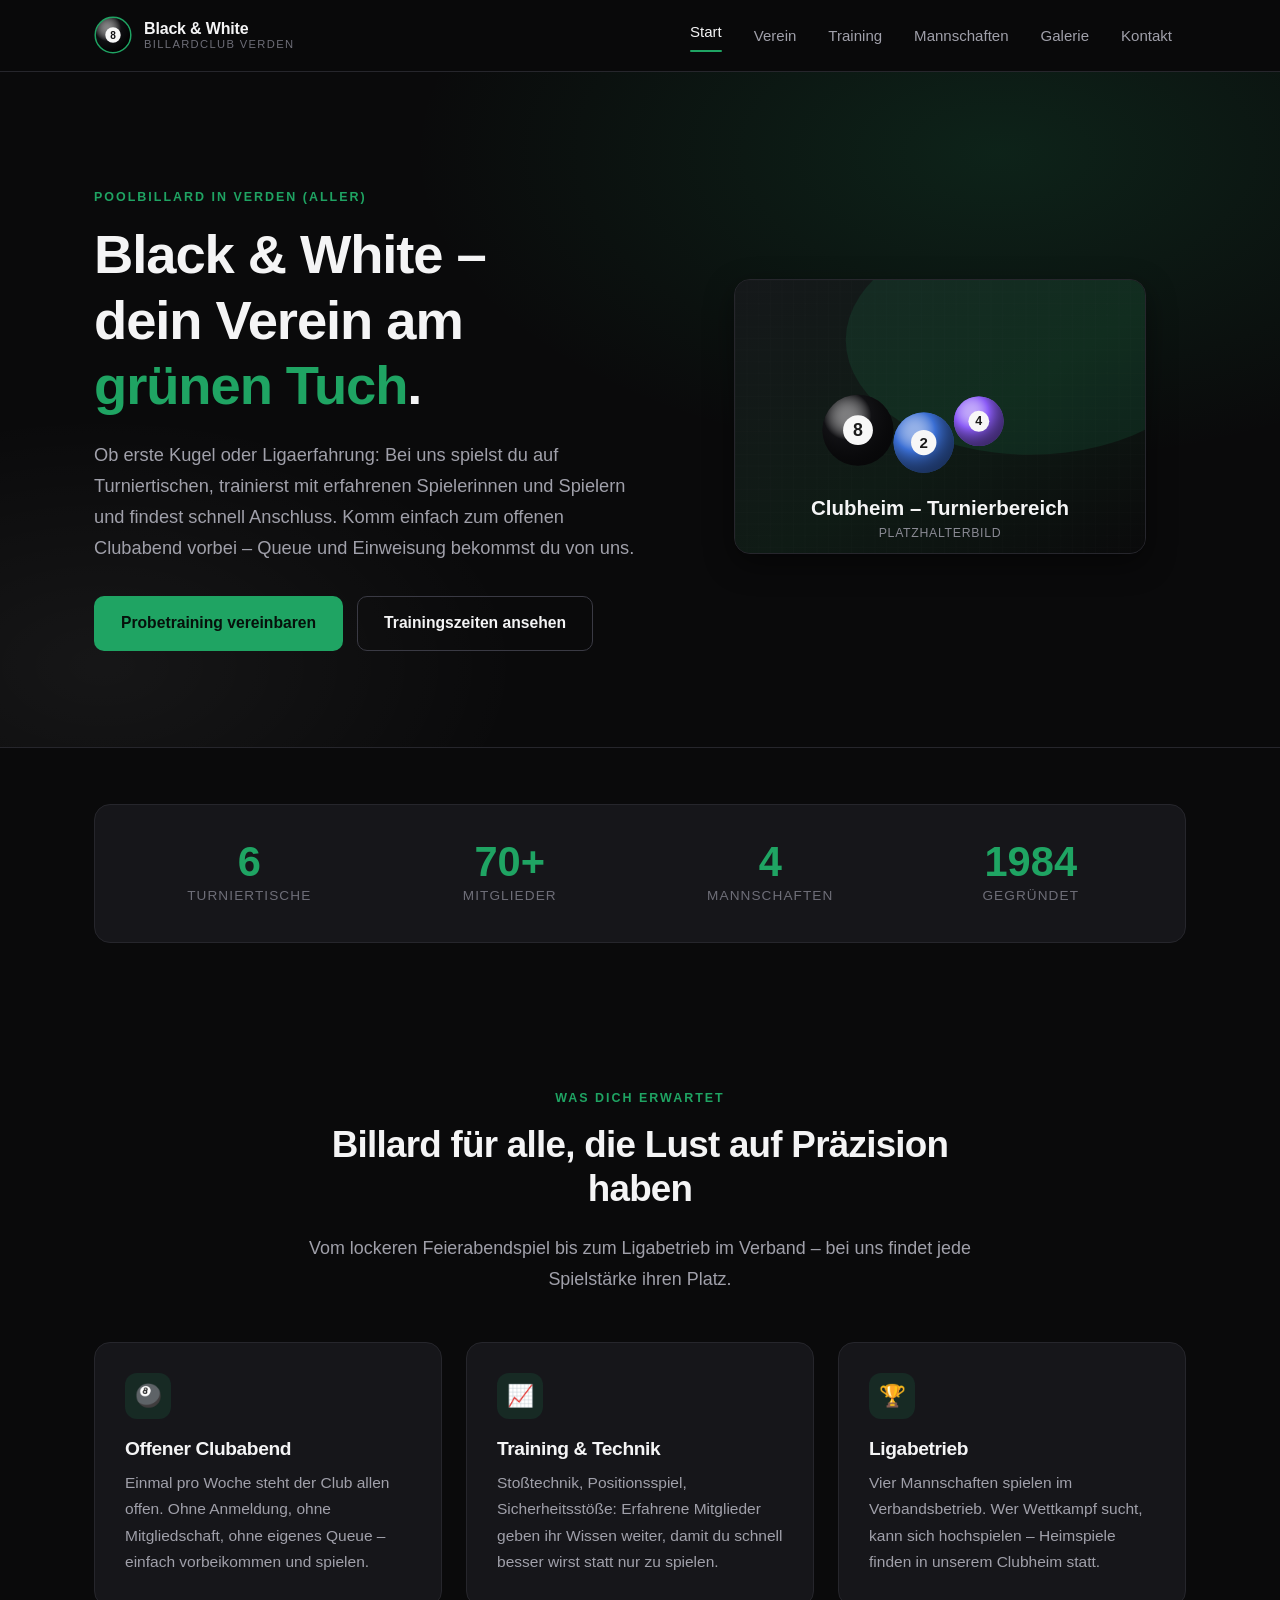
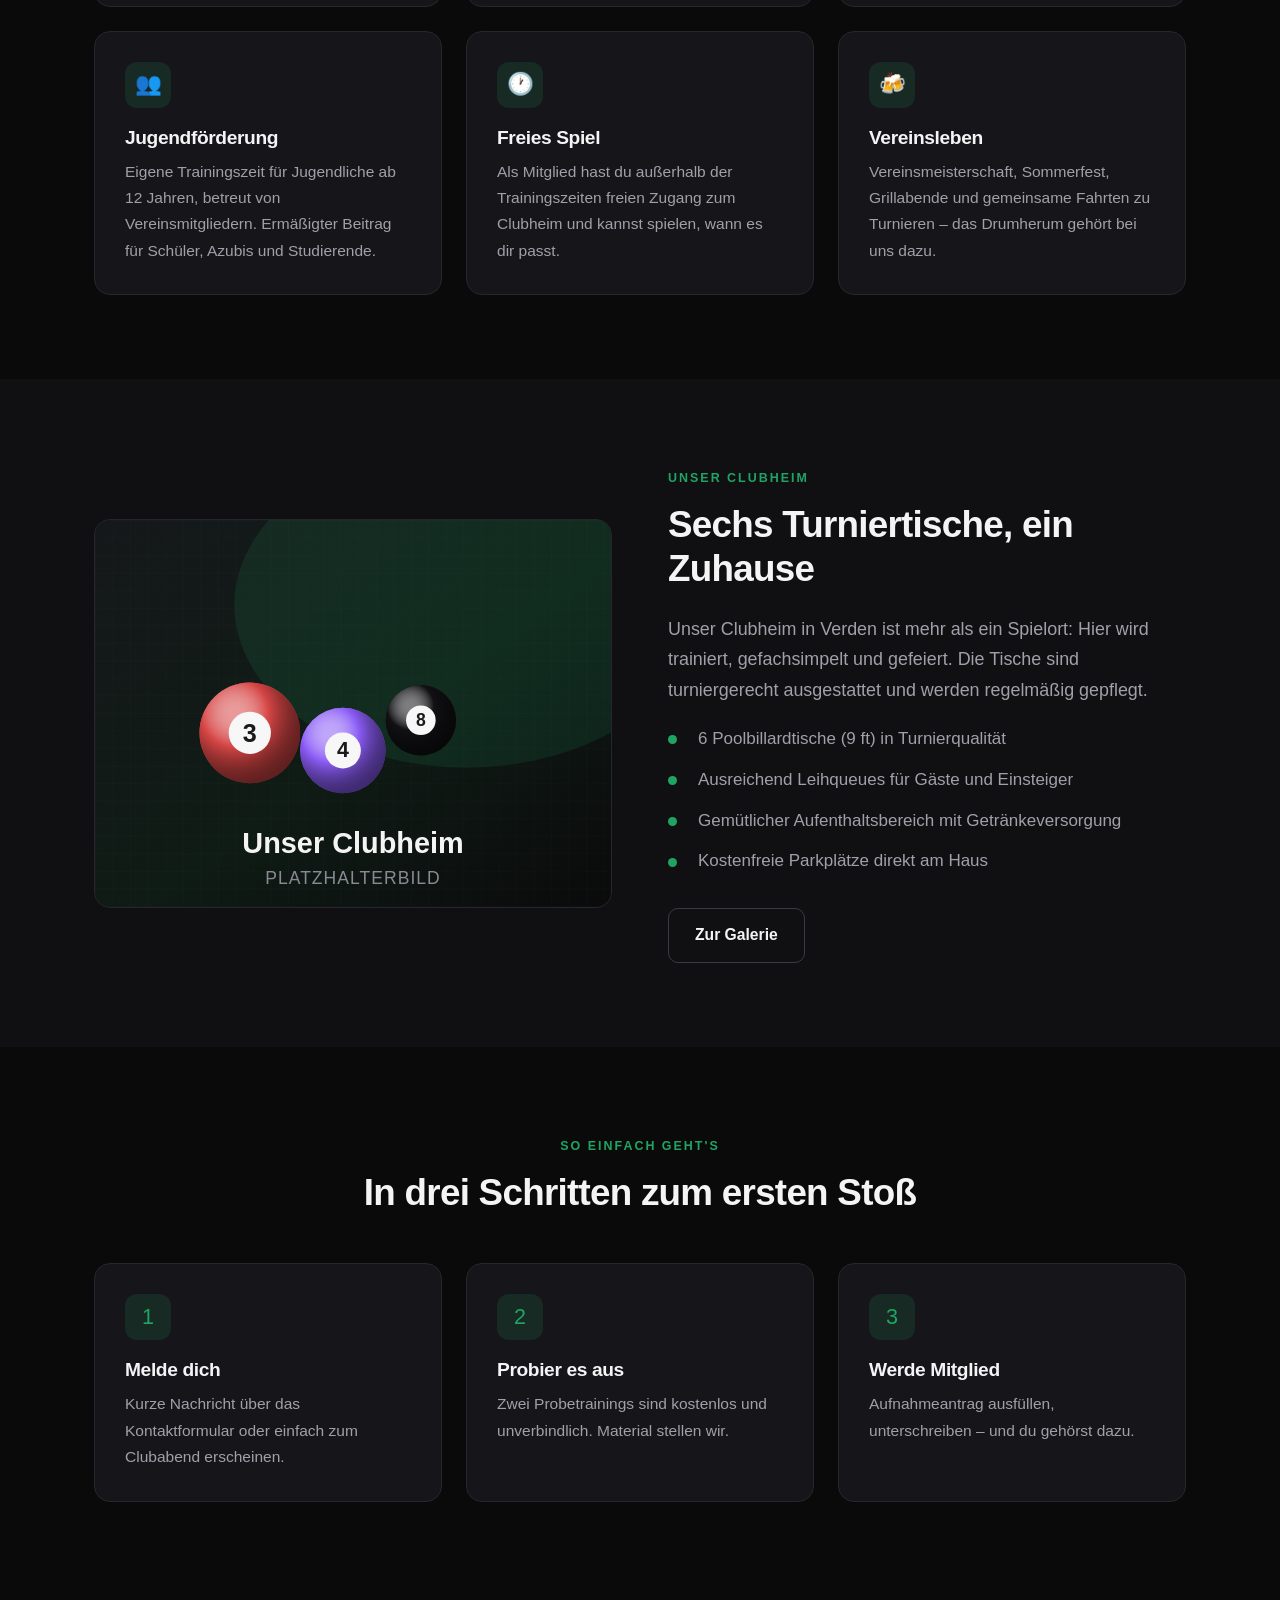
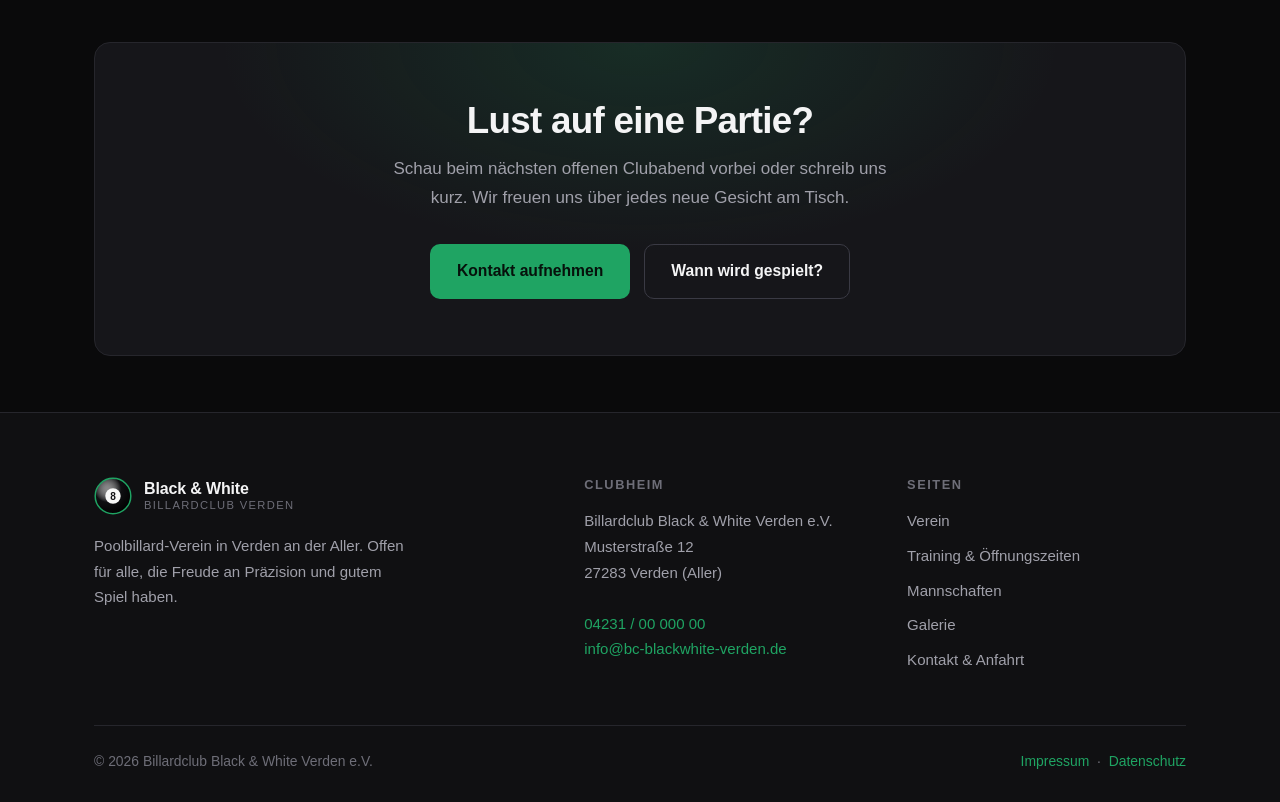
==== index.html @ 33e330af "Add files via upload" ====
<!DOCTYPE html>
<html lang="de">
<head>
  <meta charset="utf-8">
  <meta name="viewport" content="width=device-width, initial-scale=1">
  <title>Billardclub Black &amp; White Verden e.V. – Poolbillard in Verden (Aller)</title>
  <meta name="description" content="Der Billardclub Black &amp; White Verden e.V. ist der Poolbillard-Verein in Verden an der Aller. Training, Mannschaftsspiel und ein offener Clubabend für alle – Anfänger willkommen.">
  <meta name="theme-color" content="#0a0a0b">
  <link rel="icon" href="assets/img/favicon.svg" type="image/svg+xml">
  <link rel="stylesheet" href="assets/css/style.css">
  <meta property="og:title" content="Billardclub Black &amp; White Verden e.V.">
  <meta property="og:description" content="Poolbillard in Verden (Aller) – Training, Ligabetrieb und offener Clubabend.">
  <meta property="og:type" content="website">
  <meta property="og:locale" content="de_DE">
</head>
<body>
<a class="skip-link" href="#main">Zum Inhalt springen</a>

<!-- ===================== Header ===================== -->
<header class="header">
  <div class="wrap header__inner">
    <a class="logo" href="index.html">
      <img class="logo__mark" src="assets/img/logo.svg" alt="" width="38" height="38">
      <span class="logo__text">
        Black &amp; White
        <small>Billardclub Verden</small>
      </span>
    </a>

    <button class="nav-toggle" type="button" aria-expanded="false"
            aria-controls="hauptnavigation" aria-label="Menü öffnen">
      <span></span><span></span><span></span>
    </button>

    <nav class="nav" id="hauptnavigation" aria-label="Hauptnavigation">
      <a href="index.html" aria-current="page">Start</a>
      <a href="verein.html">Verein</a>
      <a href="training.html">Training</a>
      <a href="mannschaften.html">Mannschaften</a>
      <a href="galerie.html">Galerie</a>
      <a href="kontakt.html">Kontakt</a>
    </nav>
  </div>
</header>

<main id="main">

  <!-- ===================== Hero ===================== -->
  <section class="hero">
    <div class="wrap hero__grid">
      <div>
        <span class="eyebrow">Poolbillard in Verden (Aller)</span>
        <h1>Black &amp; White –<br>dein Verein am <span class="hl">grünen Tuch</span>.</h1>
        <p class="hero__text">
          Ob erste Kugel oder Ligaerfahrung: Bei uns spielst du auf Turniertischen,
          trainierst mit erfahrenen Spielerinnen und Spielern und findest schnell
          Anschluss. Komm einfach zum offenen Clubabend vorbei – Queue und Einweisung
          bekommst du von uns.
        </p>
        <div class="btn-row">
          <a class="btn btn--primary" href="kontakt.html">Probetraining vereinbaren</a>
          <a class="btn btn--ghost" href="training.html">Trainingszeiten ansehen</a>
        </div>
      </div>

      <figure class="hero__figure">
        <img src="assets/img/hero.svg"
             alt="Blick in den Turnierbereich des Clubheims mit mehreren Billardtischen"
             width="1200" height="800">
      </figure>
    </div>
  </section>

  <!-- ===================== Kennzahlen ===================== -->
  <section class="section section--tight">
    <div class="wrap">
      <div class="stats reveal">
        <div class="stat">
          <div class="stat__value">6</div>
          <div class="stat__label">Turniertische</div>
        </div>
        <div class="stat">
          <div class="stat__value">70+</div>
          <div class="stat__label">Mitglieder</div>
        </div>
        <div class="stat">
          <div class="stat__value">4</div>
          <div class="stat__label">Mannschaften</div>
        </div>
        <div class="stat">
          <div class="stat__value">1984</div>
          <div class="stat__label">Gegründet</div>
        </div>
      </div>
    </div>
  </section>

  <!-- ===================== Angebot ===================== -->
  <section class="section">
    <div class="wrap">
      <div class="section-head section-head--center">
        <span class="eyebrow">Was dich erwartet</span>
        <h2>Billard für alle, die Lust auf Präzision haben</h2>
        <p class="lead">
          Vom lockeren Feierabendspiel bis zum Ligabetrieb im Verband –
          bei uns findet jede Spielstärke ihren Platz.
        </p>
      </div>

      <div class="grid grid--3">
        <article class="card reveal">
          <div class="card__icon" aria-hidden="true">🎱</div>
          <h3>Offener Clubabend</h3>
          <p>
            Einmal pro Woche steht der Club allen offen. Ohne Anmeldung, ohne
            Mitgliedschaft, ohne eigenes Queue – einfach vorbeikommen und spielen.
          </p>
        </article>

        <article class="card reveal">
          <div class="card__icon" aria-hidden="true">📈</div>
          <h3>Training &amp; Technik</h3>
          <p>
            Stoßtechnik, Positionsspiel, Sicherheitsstöße: Erfahrene Mitglieder geben
            ihr Wissen weiter, damit du schnell besser wirst statt nur zu spielen.
          </p>
        </article>

        <article class="card reveal">
          <div class="card__icon" aria-hidden="true">🏆</div>
          <h3>Ligabetrieb</h3>
          <p>
            Vier Mannschaften spielen im Verbandsbetrieb. Wer Wettkampf sucht, kann
            sich hochspielen – Heimspiele finden in unserem Clubheim statt.
          </p>
        </article>

        <article class="card reveal">
          <div class="card__icon" aria-hidden="true">👥</div>
          <h3>Jugendförderung</h3>
          <p>
            Eigene Trainingszeit für Jugendliche ab 12 Jahren, betreut von
            Vereinsmitgliedern. Ermäßigter Beitrag für Schüler, Azubis und Studierende.
          </p>
        </article>

        <article class="card reveal">
          <div class="card__icon" aria-hidden="true">🕐</div>
          <h3>Freies Spiel</h3>
          <p>
            Als Mitglied hast du außerhalb der Trainingszeiten freien Zugang zum
            Clubheim und kannst spielen, wann es dir passt.
          </p>
        </article>

        <article class="card reveal">
          <div class="card__icon" aria-hidden="true">🍻</div>
          <h3>Vereinsleben</h3>
          <p>
            Vereinsmeisterschaft, Sommerfest, Grillabende und gemeinsame Fahrten zu
            Turnieren – das Drumherum gehört bei uns dazu.
          </p>
        </article>
      </div>
    </div>
  </section>

  <!-- ===================== Clubheim ===================== -->
  <section class="section section--alt">
    <div class="wrap split">
      <div class="split__media reveal">
        <img src="assets/img/clubheim.svg"
             alt="Unser Clubheim mit Turniertischen und Sitzbereich"
             width="1000" height="750">
      </div>
      <div class="reveal">
        <span class="eyebrow">Unser Clubheim</span>
        <h2>Sechs Turniertische, ein Zuhause</h2>
        <p class="lead">
          Unser Clubheim in Verden ist mehr als ein Spielort: Hier wird trainiert,
          gefachsimpelt und gefeiert. Die Tische sind turniergerecht ausgestattet und
          werden regelmäßig gepflegt.
        </p>
        <ul class="checklist">
          <li>6 Poolbillardtische (9 ft) in Turnierqualität</li>
          <li>Ausreichend Leihqueues für Gäste und Einsteiger</li>
          <li>Gemütlicher Aufenthaltsbereich mit Getränkeversorgung</li>
          <li>Kostenfreie Parkplätze direkt am Haus</li>
        </ul>
        <div class="btn-row">
          <a class="btn btn--ghost" href="galerie.html">Zur Galerie</a>
        </div>
      </div>
    </div>
  </section>

  <!-- ===================== Nächste Schritte ===================== -->
  <section class="section">
    <div class="wrap">
      <div class="section-head section-head--center">
        <span class="eyebrow">So einfach geht's</span>
        <h2>In drei Schritten zum ersten Stoß</h2>
      </div>

      <div class="grid grid--3">
        <article class="card reveal">
          <div class="card__icon" aria-hidden="true">1</div>
          <h3>Melde dich</h3>
          <p>Kurze Nachricht über das Kontaktformular oder einfach zum Clubabend erscheinen.</p>
        </article>
        <article class="card reveal">
          <div class="card__icon" aria-hidden="true">2</div>
          <h3>Probier es aus</h3>
          <p>Zwei Probetrainings sind kostenlos und unverbindlich. Material stellen wir.</p>
        </article>
        <article class="card reveal">
          <div class="card__icon" aria-hidden="true">3</div>
          <h3>Werde Mitglied</h3>
          <p>Aufnahmeantrag ausfüllen, unterschreiben – und du gehörst dazu.</p>
        </article>
      </div>
    </div>
  </section>

  <!-- ===================== CTA ===================== -->
  <section class="section section--tight">
    <div class="wrap">
      <div class="cta reveal">
        <h2>Lust auf eine Partie?</h2>
        <p>
          Schau beim nächsten offenen Clubabend vorbei oder schreib uns kurz.
          Wir freuen uns über jedes neue Gesicht am Tisch.
        </p>
        <div class="btn-row">
          <a class="btn btn--primary" href="kontakt.html">Kontakt aufnehmen</a>
          <a class="btn btn--ghost" href="training.html">Wann wird gespielt?</a>
        </div>
      </div>
    </div>
  </section>

</main>

<!-- ===================== Footer ===================== -->
<footer class="footer">
  <div class="wrap">
    <div class="footer__grid">
      <div>
        <a class="logo" href="index.html">
          <img class="logo__mark" src="assets/img/logo.svg" alt="" width="38" height="38">
          <span class="logo__text">
            Black &amp; White
            <small>Billardclub Verden</small>
          </span>
        </a>
        <p style="margin-top:18px;max-width:38ch">
          Poolbillard-Verein in Verden an der Aller. Offen für alle, die Freude an
          Präzision und gutem Spiel haben.
        </p>
      </div>

      <div>
        <h4>Clubheim</h4>
        <address>
          Billardclub Black &amp; White Verden e.V.<br>
          Musterstraße 12<br>
          27283 Verden (Aller)<br><br>
          <a href="tel:+4942310000000">04231 / 00 000 00</a><br>
          <a href="mailto:info@bc-blackwhite-verden.de">info@bc-blackwhite-verden.de</a>
        </address>
      </div>

      <div>
        <h4>Seiten</h4>
        <ul>
          <li><a href="verein.html">Verein</a></li>
          <li><a href="training.html">Training &amp; Öffnungszeiten</a></li>
          <li><a href="mannschaften.html">Mannschaften</a></li>
          <li><a href="galerie.html">Galerie</a></li>
          <li><a href="kontakt.html">Kontakt &amp; Anfahrt</a></li>
        </ul>
      </div>
    </div>

    <div class="footer__bottom">
      <span>&copy; <span data-jahr>2026</span> Billardclub Black &amp; White Verden e.V.</span>
      <span>
        <a href="impressum.html">Impressum</a> &nbsp;·&nbsp;
        <a href="datenschutz.html">Datenschutz</a>
      </span>
    </div>
  </div>
</footer>

<script src="assets/js/main.js"></script>
</body>
</html>
---- assets/css/style.css ----
/* ==========================================================================
   Billardclub Black & White Verden e.V.
   Stylesheet – dunkles, kontrastreiches Design mit Billard-Grün als Akzent
   ========================================================================== */

/* --------------------------------------------------------------------------
   1. Design-Tokens
   -------------------------------------------------------------------------- */
:root {
  --bg:            #0a0a0b;
  --bg-alt:        #101012;
  --surface:       #16161a;
  --surface-hover: #1e1e23;
  --border:        #26262c;
  --border-strong: #3a3a44;

  --text:          #f4f4f5;
  --text-muted:    #a0a0aa;
  --text-dim:      #6e6e78;

  --accent:        #1fa463;   /* Billardtuch-Grün */
  --accent-hover:  #27c078;
  --accent-dim:    rgba(31, 164, 99, 0.14);

  --font-sans: "Segoe UI", -apple-system, BlinkMacSystemFont, Roboto,
               "Helvetica Neue", Arial, sans-serif;

  --wrap:      1140px;
  --radius:    10px;
  --radius-lg: 16px;

  --shadow:    0 10px 30px rgba(0, 0, 0, 0.45);
  --transition: 180ms ease;

  --header-h: 72px;
}

/* --------------------------------------------------------------------------
   2. Basis
   -------------------------------------------------------------------------- */
*,
*::before,
*::after { box-sizing: border-box; }

html {
  scroll-behavior: smooth;
  scroll-padding-top: calc(var(--header-h) + 20px);
}

body {
  margin: 0;
  background: var(--bg);
  color: var(--text);
  font-family: var(--font-sans);
  font-size: 17px;
  line-height: 1.7;
  -webkit-font-smoothing: antialiased;
}

img { max-width: 100%; display: block; height: auto; }

a {
  color: var(--accent);
  text-decoration: none;
  transition: color var(--transition);
}
a:hover { color: var(--accent-hover); }

h1, h2, h3, h4 {
  line-height: 1.2;
  margin: 0 0 0.6em;
  font-weight: 700;
  letter-spacing: -0.02em;
}
h1 { font-size: clamp(2.1rem, 5vw, 3.4rem); }
h2 { font-size: clamp(1.6rem, 3.4vw, 2.3rem); }
h3 { font-size: 1.2rem; }

p { margin: 0 0 1.1em; }
p:last-child { margin-bottom: 0; }

hr {
  border: 0;
  border-top: 1px solid var(--border);
  margin: 3rem 0;
}

:focus-visible {
  outline: 2px solid var(--accent);
  outline-offset: 3px;
  border-radius: 4px;
}

/* --------------------------------------------------------------------------
   3. Layout-Helfer
   -------------------------------------------------------------------------- */
.wrap {
  width: 100%;
  max-width: var(--wrap);
  margin-inline: auto;
  padding-inline: 24px;
}

.section { padding: 84px 0; }
.section--alt { background: var(--bg-alt); }
.section--tight { padding: 56px 0; }

.section-head {
  max-width: 680px;
  margin-bottom: 48px;
}
.section-head--center {
  margin-inline: auto;
  text-align: center;
}

.eyebrow {
  display: inline-block;
  font-size: 0.78rem;
  font-weight: 700;
  letter-spacing: 0.16em;
  text-transform: uppercase;
  color: var(--accent);
  margin-bottom: 14px;
}

.lead {
  font-size: 1.12rem;
  color: var(--text-muted);
}

.skip-link {
  position: absolute;
  left: 12px;
  top: -60px;
  z-index: 200;
  background: var(--accent);
  color: #06110b;
  padding: 10px 18px;
  border-radius: var(--radius);
  font-weight: 600;
  transition: top var(--transition);
}
.skip-link:focus { top: 12px; color: #06110b; }

/* --------------------------------------------------------------------------
   4. Buttons
   -------------------------------------------------------------------------- */
.btn {
  display: inline-flex;
  align-items: center;
  gap: 9px;
  padding: 13px 26px;
  border: 1px solid transparent;
  border-radius: var(--radius);
  font-weight: 600;
  font-size: 0.98rem;
  cursor: pointer;
  transition: background var(--transition), color var(--transition),
              border-color var(--transition), transform var(--transition);
}
.btn:hover { transform: translateY(-2px); }

.btn--primary {
  background: var(--accent);
  color: #06110b;
}
.btn--primary:hover { background: var(--accent-hover); color: #06110b; }

.btn--ghost {
  background: transparent;
  border-color: var(--border-strong);
  color: var(--text);
}
.btn--ghost:hover {
  border-color: var(--accent);
  color: var(--accent);
  background: var(--accent-dim);
}

.btn-row {
  display: flex;
  flex-wrap: wrap;
  gap: 14px;
  margin-top: 32px;
}

/* --------------------------------------------------------------------------
   5. Header / Navigation
   -------------------------------------------------------------------------- */
.header {
  position: sticky;
  top: 0;
  z-index: 100;
  height: var(--header-h);
  display: flex;
  align-items: center;
  background: rgba(10, 10, 11, 0.88);
  backdrop-filter: blur(12px);
  border-bottom: 1px solid var(--border);
}

.header__inner {
  display: flex;
  align-items: center;
  justify-content: space-between;
  gap: 20px;
}

.logo {
  display: flex;
  align-items: center;
  gap: 12px;
  color: var(--text);
  font-weight: 700;
  letter-spacing: -0.01em;
  line-height: 1.15;
}
.logo:hover { color: var(--text); }
.logo__mark { width: 38px; height: 38px; flex: none; }
.logo__text { font-size: 1rem; }
.logo__text small {
  display: block;
  font-size: 0.7rem;
  font-weight: 500;
  letter-spacing: 0.12em;
  text-transform: uppercase;
  color: var(--text-dim);
}

.nav { display: flex; align-items: center; gap: 4px; }

.nav a {
  padding: 9px 14px;
  border-radius: 8px;
  color: var(--text-muted);
  font-size: 0.94rem;
  font-weight: 500;
  white-space: nowrap;
}
.nav a:hover { color: var(--text); background: var(--surface-hover); }
.nav a[aria-current="page"] { color: var(--text); }
.nav a[aria-current="page"]::after {
  content: "";
  display: block;
  height: 2px;
  margin-top: 5px;
  border-radius: 2px;
  background: var(--accent);
}

.nav-toggle {
  display: none;
  width: 44px;
  height: 44px;
  padding: 0;
  background: transparent;
  border: 1px solid var(--border-strong);
  border-radius: 8px;
  color: var(--text);
  cursor: pointer;
}
.nav-toggle span {
  display: block;
  width: 18px;
  height: 2px;
  margin: 4px auto;
  background: currentColor;
  border-radius: 2px;
  transition: transform var(--transition), opacity var(--transition);
}
.nav-toggle[aria-expanded="true"] span:nth-child(1) { transform: translateY(6px) rotate(45deg); }
.nav-toggle[aria-expanded="true"] span:nth-child(2) { opacity: 0; }
.nav-toggle[aria-expanded="true"] span:nth-child(3) { transform: translateY(-6px) rotate(-45deg); }

/* --------------------------------------------------------------------------
   6. Hero
   -------------------------------------------------------------------------- */
.hero {
  position: relative;
  overflow: hidden;
  padding: 110px 0 96px;
  background:
    radial-gradient(900px 480px at 78% 12%, rgba(31, 164, 99, 0.16), transparent 65%),
    radial-gradient(700px 420px at 8% 88%, rgba(255, 255, 255, 0.05), transparent 60%),
    var(--bg);
  border-bottom: 1px solid var(--border);
}

.hero__grid {
  display: grid;
  grid-template-columns: 1.05fr 0.95fr;
  gap: 56px;
  align-items: center;
}

.hero h1 { margin-bottom: 22px; }
.hero h1 .hl { color: var(--accent); }

.hero__text { font-size: 1.14rem; color: var(--text-muted); max-width: 56ch; }

.hero__figure {
  border: 1px solid var(--border);
  border-radius: var(--radius-lg);
  overflow: hidden;
  box-shadow: var(--shadow);
  background: var(--surface);
}

.hero--page { padding: 76px 0 64px; }
.hero--page h1 { margin-bottom: 16px; }
.hero--page .lead { max-width: 62ch; }

/* --------------------------------------------------------------------------
   7. Karten & Raster
   -------------------------------------------------------------------------- */
.grid { display: grid; gap: 24px; }
.grid--2 { grid-template-columns: repeat(2, 1fr); }
.grid--3 { grid-template-columns: repeat(3, 1fr); }
.grid--4 { grid-template-columns: repeat(4, 1fr); }

.card {
  background: var(--surface);
  border: 1px solid var(--border);
  border-radius: var(--radius-lg);
  padding: 30px;
  transition: border-color var(--transition), transform var(--transition),
              background var(--transition);
}
.card:hover {
  border-color: var(--border-strong);
  transform: translateY(-3px);
}
.card h3 { margin-bottom: 10px; }
.card p { color: var(--text-muted); font-size: 0.97rem; }

.card__icon {
  width: 46px;
  height: 46px;
  display: grid;
  place-items: center;
  margin-bottom: 18px;
  border-radius: 12px;
  background: var(--accent-dim);
  color: var(--accent);
  font-size: 1.35rem;
}

/* Kennzahlen */
.stats {
  display: grid;
  grid-template-columns: repeat(4, 1fr);
  gap: 20px;
  border: 1px solid var(--border);
  border-radius: var(--radius-lg);
  background: var(--surface);
  padding: 34px;
}
.stat { text-align: center; }
.stat__value {
  font-size: clamp(1.9rem, 4vw, 2.6rem);
  font-weight: 800;
  color: var(--accent);
  line-height: 1.1;
}
.stat__label {
  font-size: 0.85rem;
  letter-spacing: 0.08em;
  text-transform: uppercase;
  color: var(--text-dim);
}

/* Zweispaltiger Inhaltsblock */
.split {
  display: grid;
  grid-template-columns: 1fr 1fr;
  gap: 56px;
  align-items: center;
}
.split__media {
  border: 1px solid var(--border);
  border-radius: var(--radius-lg);
  overflow: hidden;
  background: var(--surface);
}

/* Aufzählung mit Punkt */
.checklist { list-style: none; margin: 0; padding: 0; }
.checklist li {
  position: relative;
  padding-left: 30px;
  margin-bottom: 12px;
  color: var(--text-muted);
}
.checklist li::before {
  content: "";
  position: absolute;
  left: 0;
  top: 0.62em;
  width: 9px;
  height: 9px;
  border-radius: 50%;
  background: var(--accent);
}

/* --------------------------------------------------------------------------
   8. Tabellen (Trainingszeiten, Mannschaften)
   -------------------------------------------------------------------------- */
.table-scroll {
  overflow-x: auto;
  border: 1px solid var(--border);
  border-radius: var(--radius-lg);
  background: var(--surface);
}

table {
  width: 100%;
  border-collapse: collapse;
  min-width: 520px;
  font-size: 0.97rem;
}
th, td {
  padding: 15px 20px;
  text-align: left;
  border-bottom: 1px solid var(--border);
}
th {
  font-size: 0.8rem;
  letter-spacing: 0.1em;
  text-transform: uppercase;
  color: var(--text-dim);
  font-weight: 600;
  background: var(--bg-alt);
}
tbody tr:last-child td { border-bottom: 0; }
tbody tr:hover { background: var(--surface-hover); }
td strong { color: var(--text); }

.badge {
  display: inline-block;
  padding: 3px 11px;
  border-radius: 999px;
  font-size: 0.76rem;
  font-weight: 600;
  letter-spacing: 0.04em;
  background: var(--accent-dim);
  color: var(--accent);
  border: 1px solid rgba(31, 164, 99, 0.3);
}
.badge--neutral {
  background: rgba(255, 255, 255, 0.06);
  color: var(--text-muted);
  border-color: var(--border-strong);
}

/* --------------------------------------------------------------------------
   9. Galerie & Lightbox
   -------------------------------------------------------------------------- */
.gallery {
  display: grid;
  grid-template-columns: repeat(auto-fill, minmax(260px, 1fr));
  gap: 18px;
}

.gallery__item {
  position: relative;
  padding: 0;
  border: 1px solid var(--border);
  border-radius: var(--radius);
  overflow: hidden;
  background: var(--surface);
  cursor: zoom-in;
  aspect-ratio: 4 / 3;
  transition: border-color var(--transition), transform var(--transition);
}
.gallery__item:hover {
  border-color: var(--accent);
  transform: translateY(-3px);
}
.gallery__item img {
  width: 100%;
  height: 100%;
  object-fit: cover;
}
.gallery__caption {
  position: absolute;
  inset: auto 0 0 0;
  padding: 22px 16px 12px;
  background: linear-gradient(transparent, rgba(0, 0, 0, 0.85));
  color: var(--text);
  font-size: 0.88rem;
  text-align: left;
}

.lightbox {
  position: fixed;
  inset: 0;
  z-index: 200;
  display: none;
  place-items: center;
  padding: 32px;
  background: rgba(5, 5, 6, 0.94);
  backdrop-filter: blur(4px);
}
.lightbox.is-open { display: grid; }

.lightbox__figure {
  margin: 0;
  max-width: min(1000px, 100%);
  text-align: center;
}
.lightbox__figure img {
  max-height: 78vh;
  width: auto;
  margin-inline: auto;
  border-radius: var(--radius);
  border: 1px solid var(--border-strong);
}
.lightbox__figure figcaption {
  margin-top: 14px;
  color: var(--text-muted);
  font-size: 0.94rem;
}
.lightbox__close {
  position: absolute;
  top: 20px;
  right: 20px;
  width: 46px;
  height: 46px;
  font-size: 1.5rem;
  line-height: 1;
  background: var(--surface);
  border: 1px solid var(--border-strong);
  border-radius: 50%;
  color: var(--text);
  cursor: pointer;
}
.lightbox__close:hover { border-color: var(--accent); color: var(--accent); }

/* --------------------------------------------------------------------------
   10. Kontakt / Formular
   -------------------------------------------------------------------------- */
.form { display: grid; gap: 18px; }
.field { display: grid; gap: 7px; }
.field label { font-size: 0.9rem; font-weight: 600; }
.field input,
.field textarea,
.field select {
  width: 100%;
  padding: 12px 14px;
  background: var(--bg-alt);
  border: 1px solid var(--border-strong);
  border-radius: var(--radius);
  color: var(--text);
  font: inherit;
  font-size: 0.97rem;
  transition: border-color var(--transition);
}
.field input:focus,
.field textarea:focus,
.field select:focus {
  border-color: var(--accent);
  outline: none;
}
.field textarea { resize: vertical; min-height: 150px; }
.field--check {
  grid-template-columns: auto 1fr;
  align-items: start;
  gap: 11px;
}
.field--check input { width: 18px; height: 18px; margin-top: 4px; }
.field--check label { font-weight: 400; font-size: 0.88rem; color: var(--text-muted); }

.form-note { font-size: 0.85rem; color: var(--text-dim); }

.form-status {
  display: none;
  padding: 14px 18px;
  border-radius: var(--radius);
  background: var(--accent-dim);
  border: 1px solid rgba(31, 164, 99, 0.35);
  color: var(--text);
  font-size: 0.94rem;
}
.form-status.is-visible { display: block; }

.contact-list { list-style: none; margin: 0; padding: 0; }
.contact-list li {
  padding: 16px 0;
  border-bottom: 1px solid var(--border);
}
.contact-list li:last-child { border-bottom: 0; }
.contact-list .label {
  display: block;
  font-size: 0.78rem;
  letter-spacing: 0.1em;
  text-transform: uppercase;
  color: var(--text-dim);
  margin-bottom: 4px;
}

.map-embed {
  border: 1px solid var(--border);
  border-radius: var(--radius-lg);
  overflow: hidden;
  background: var(--surface);
  min-height: 320px;
  display: grid;
  place-items: center;
  text-align: center;
  padding: 32px;
  color: var(--text-muted);
}
.map-embed iframe { width: 100%; min-height: 380px; border: 0; display: block; }

/* --------------------------------------------------------------------------
   11. Call-to-Action-Band
   -------------------------------------------------------------------------- */
.cta {
  border: 1px solid var(--border);
  border-radius: var(--radius-lg);
  padding: 56px 40px;
  text-align: center;
  background:
    radial-gradient(600px 300px at 50% 0%, rgba(31, 164, 99, 0.16), transparent 70%),
    var(--surface);
}
.cta h2 { margin-bottom: 12px; }
.cta p { color: var(--text-muted); max-width: 56ch; margin-inline: auto; }
.cta .btn-row { justify-content: center; }

/* --------------------------------------------------------------------------
   12. Footer
   -------------------------------------------------------------------------- */
.footer {
  background: var(--bg-alt);
  border-top: 1px solid var(--border);
  padding: 64px 0 28px;
  font-size: 0.94rem;
}
.footer__grid {
  display: grid;
  grid-template-columns: 1.6fr 1fr 1fr;
  gap: 44px;
  margin-bottom: 44px;
}
.footer h4 {
  font-size: 0.8rem;
  letter-spacing: 0.12em;
  text-transform: uppercase;
  color: var(--text-dim);
  margin-bottom: 16px;
}
.footer p, .footer address {
  color: var(--text-muted);
  font-style: normal;
}
.footer ul { list-style: none; margin: 0; padding: 0; }
.footer li { margin-bottom: 9px; }
.footer li a { color: var(--text-muted); }
.footer li a:hover { color: var(--accent); }

.footer__bottom {
  display: flex;
  flex-wrap: wrap;
  gap: 12px 26px;
  justify-content: space-between;
  align-items: center;
  padding-top: 24px;
  border-top: 1px solid var(--border);
  color: var(--text-dim);
  font-size: 0.87rem;
}

/* --------------------------------------------------------------------------
   13. Rechtstexte (Impressum / Datenschutz)
   -------------------------------------------------------------------------- */
.prose { max-width: 78ch; }
.prose h2 { margin-top: 2.4em; font-size: 1.5rem; }
.prose h3 { margin-top: 1.8em; }
.prose h2:first-child { margin-top: 0; }
.prose ul { color: var(--text-muted); padding-left: 22px; }
.prose li { margin-bottom: 8px; }
.prose p { color: var(--text-muted); }

.note {
  border-left: 3px solid var(--accent);
  background: var(--accent-dim);
  padding: 16px 20px;
  border-radius: 0 var(--radius) var(--radius) 0;
  margin: 28px 0;
  font-size: 0.94rem;
  color: var(--text-muted);
}
.note strong { color: var(--text); }

/* --------------------------------------------------------------------------
   14. Animationen
   -------------------------------------------------------------------------- */
.reveal {
  opacity: 0;
  transform: translateY(18px);
  transition: opacity 600ms ease, transform 600ms ease;
}
.reveal.is-visible {
  opacity: 1;
  transform: none;
}

@media (prefers-reduced-motion: reduce) {
  html { scroll-behavior: auto; }
  *, *::before, *::after {
    animation-duration: 0.01ms !important;
    transition-duration: 0.01ms !important;
  }
  .reveal { opacity: 1; transform: none; }
}

/* --------------------------------------------------------------------------
   15. Responsive
   -------------------------------------------------------------------------- */
@media (max-width: 1000px) {
  .grid--4 { grid-template-columns: repeat(2, 1fr); }
  .stats { grid-template-columns: repeat(2, 1fr); row-gap: 28px; }
  .footer__grid { grid-template-columns: 1fr 1fr; }
}

@media (max-width: 860px) {
  .nav-toggle { display: block; }

  .nav {
    position: fixed;
    inset: var(--header-h) 0 auto 0;
    flex-direction: column;
    align-items: stretch;
    gap: 0;
    padding: 12px 20px 22px;
    background: var(--bg-alt);
    border-bottom: 1px solid var(--border);
    box-shadow: var(--shadow);
    transform: translateY(-8px);
    opacity: 0;
    pointer-events: none;
    transition: opacity var(--transition), transform var(--transition);
  }
  .nav.is-open {
    transform: none;
    opacity: 1;
    pointer-events: auto;
  }
  .nav a { padding: 13px 8px; font-size: 1rem; }
  .nav a[aria-current="page"]::after { display: none; }
  .nav a[aria-current="page"] { color: var(--accent); }

  .hero__grid,
  .split { grid-template-columns: 1fr; gap: 36px; }
  .hero { padding: 72px 0 64px; }
  .grid--2, .grid--3 { grid-template-columns: 1fr; }
  .section { padding: 62px 0; }
}

@media (max-width: 560px) {
  body { font-size: 16px; }
  .grid--4 { grid-template-columns: 1fr; }
  .stats { grid-template-columns: 1fr; }
  .footer__grid { grid-template-columns: 1fr; gap: 32px; }
  .cta { padding: 40px 24px; }
  .card { padding: 24px; }
  .btn { width: 100%; justify-content: center; }
}

/* --------------------------------------------------------------------------
   16. Druck
   -------------------------------------------------------------------------- */
@media print {
  .header, .footer, .nav-toggle, .lightbox, .btn-row { display: none !important; }
  body { background: #fff; color: #000; }
  a { color: #000; }
}
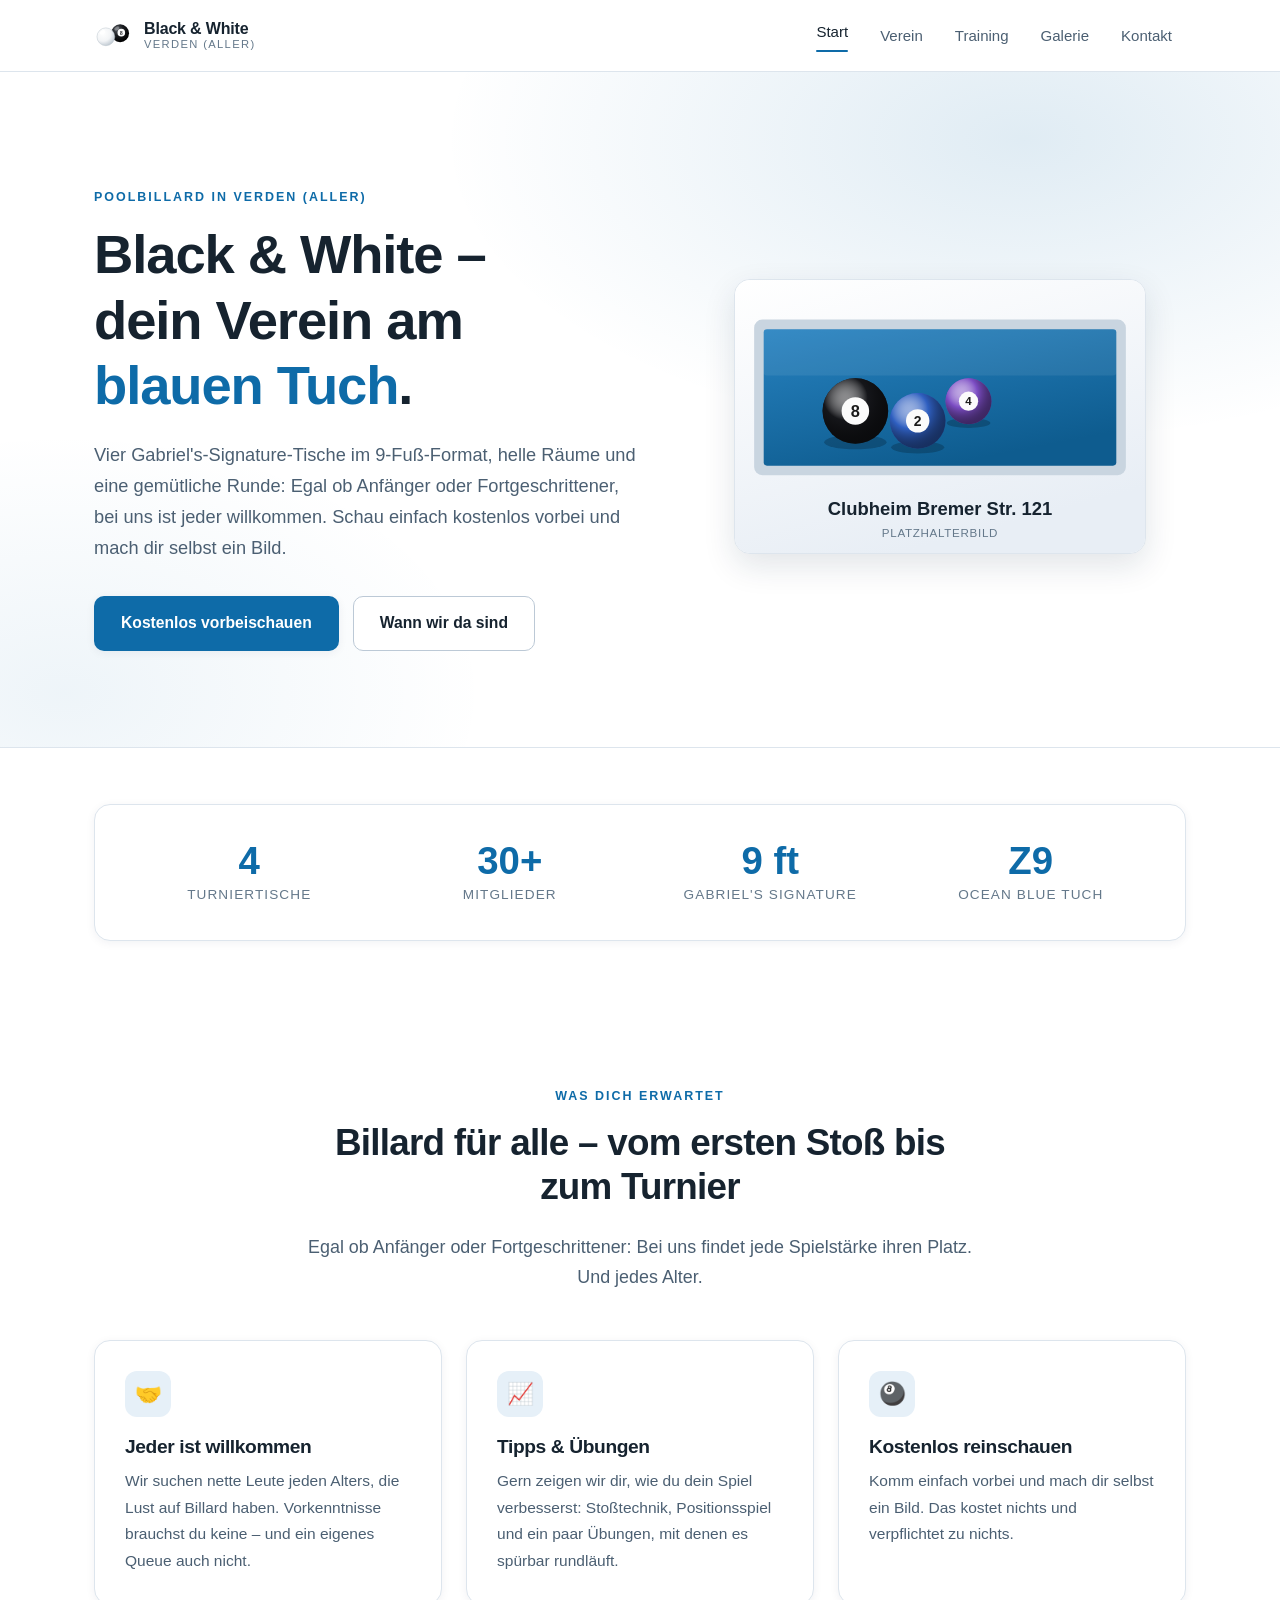
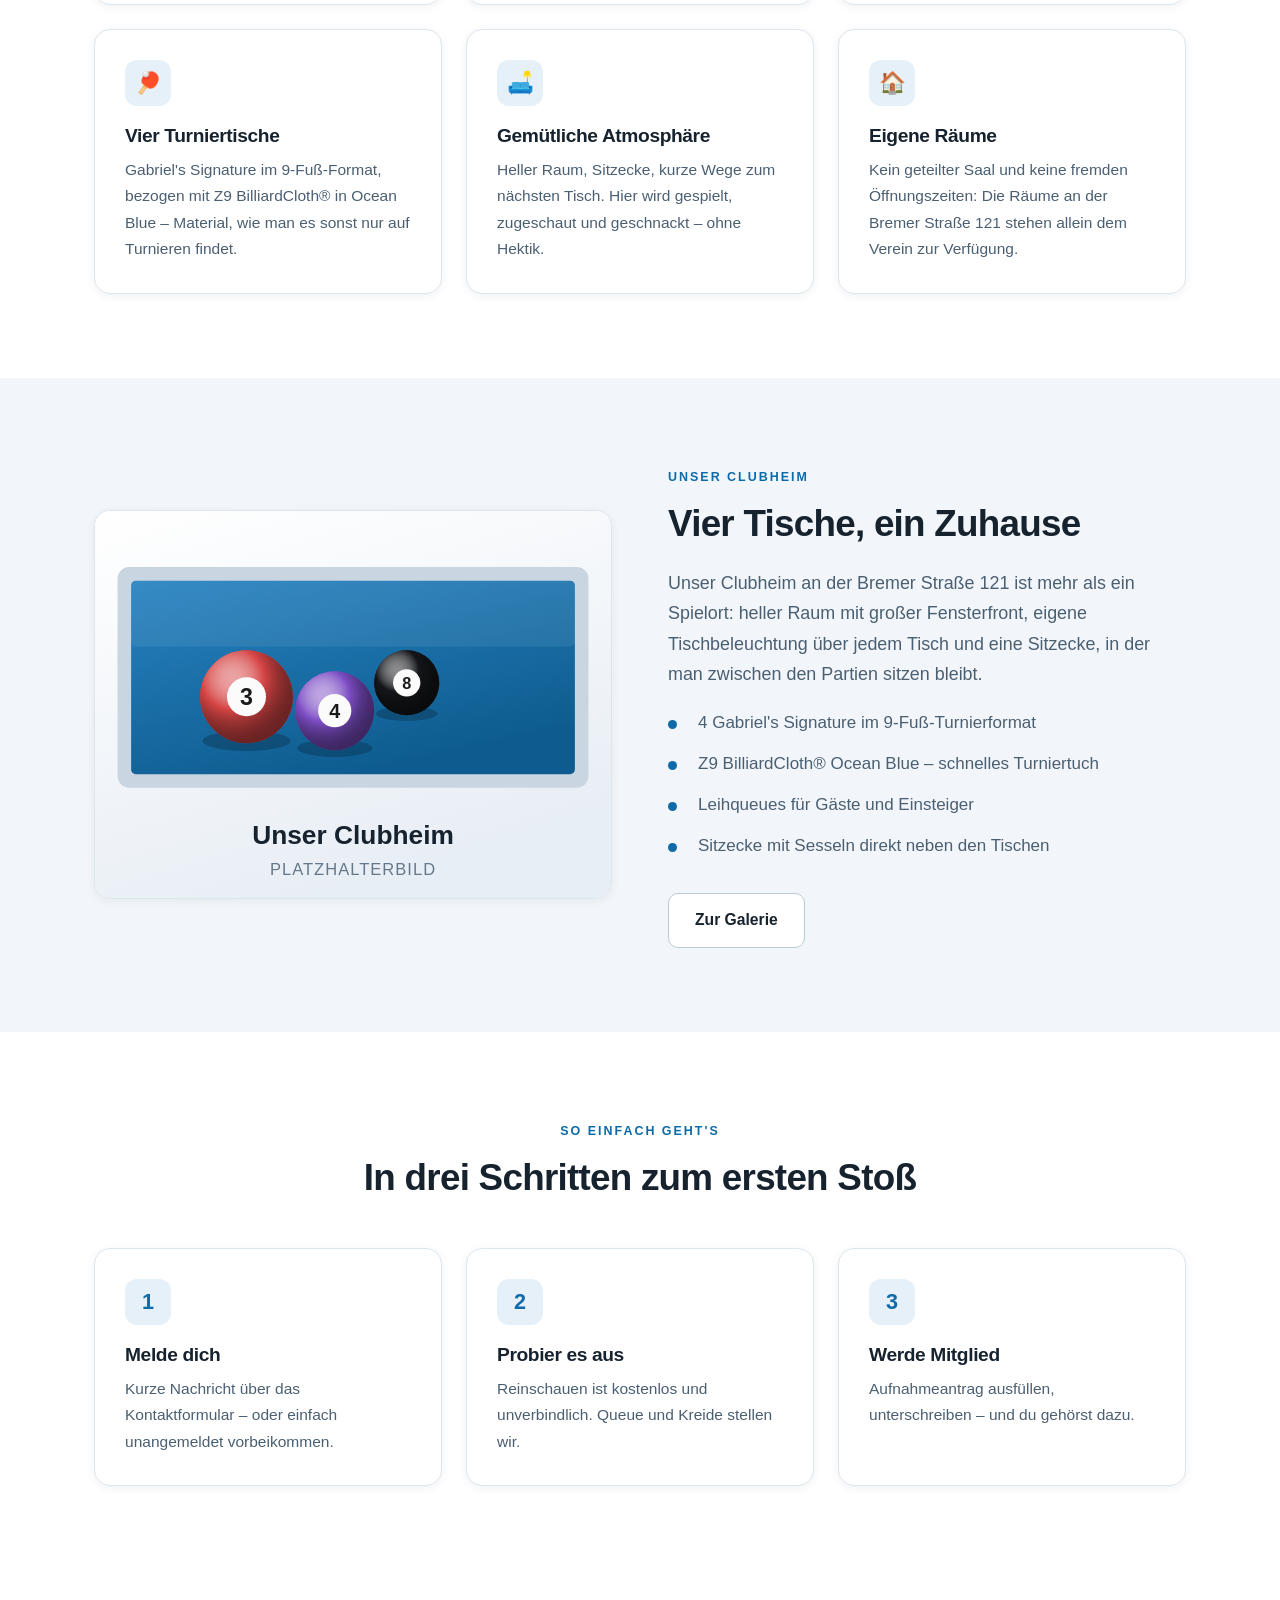
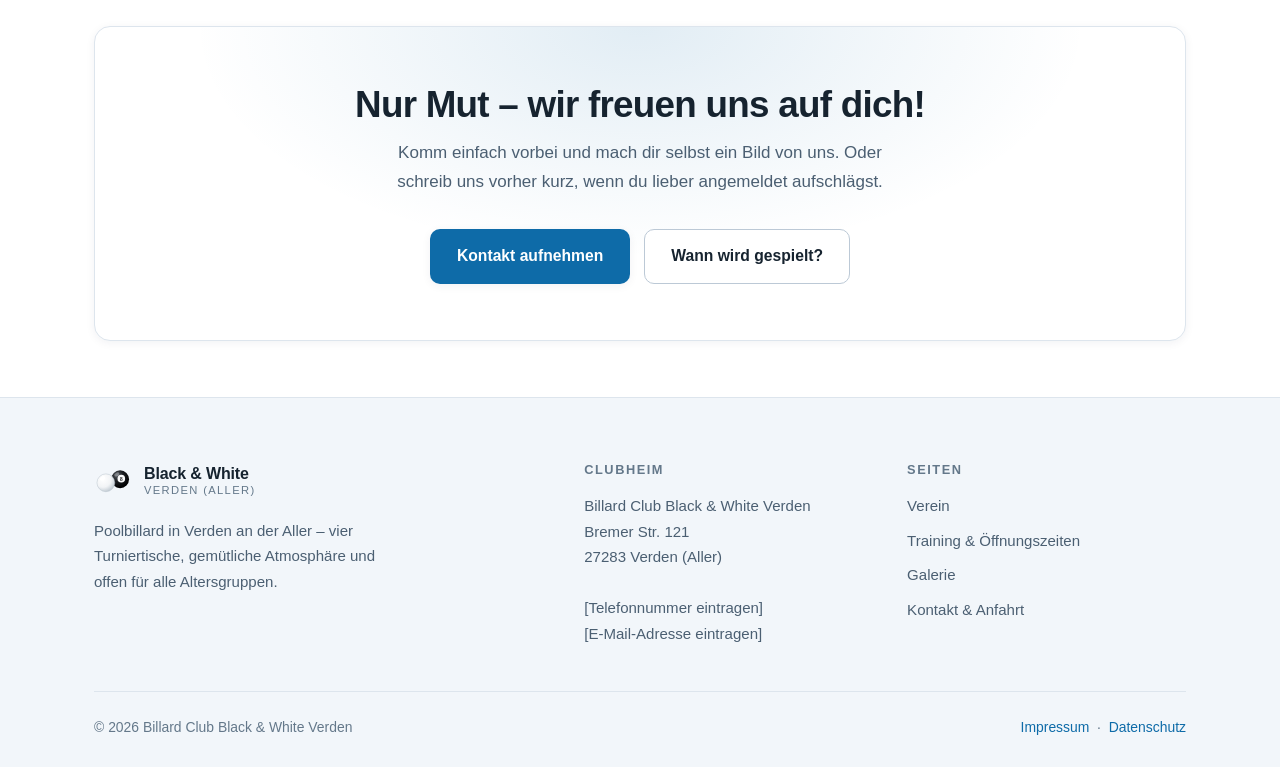
==== commit a0511b7f: "Add files via upload" ====
--- a/index.html
+++ b/index.html
@@ -3,13 +3,13 @@
 <head>
   <meta charset="utf-8">
   <meta name="viewport" content="width=device-width, initial-scale=1">
-  <title>Billardclub Black &amp; White Verden e.V. – Poolbillard in Verden (Aller)</title>
-  <meta name="description" content="Der Billardclub Black &amp; White Verden e.V. ist der Poolbillard-Verein in Verden an der Aller. Training, Mannschaftsspiel und ein offener Clubabend für alle – Anfänger willkommen.">
-  <meta name="theme-color" content="#0a0a0b">
+  <title>Billard Club Black &amp; White Verden – Poolbillard in Verden (Aller)</title>
+  <meta name="description" content="Poolbillard-Verein in Verden an der Aller: vier Gabriel's-Signature-Tische im 9-Fuß-Format, gemütliche Atmosphäre, offen für alle Altersgruppen. Anfänger jederzeit willkommen.">
+  <meta name="theme-color" content="#ffffff">
   <link rel="icon" href="assets/img/favicon.svg" type="image/svg+xml">
   <link rel="stylesheet" href="assets/css/style.css">
-  <meta property="og:title" content="Billardclub Black &amp; White Verden e.V.">
-  <meta property="og:description" content="Poolbillard in Verden (Aller) – Training, Ligabetrieb und offener Clubabend.">
+  <meta property="og:title" content="Billard Club Black &amp; White Verden">
+  <meta property="og:description" content="Vier Turniertische, gemütliche Atmosphäre, offen für jedes Alter – schau kostenlos vorbei.">
   <meta property="og:type" content="website">
   <meta property="og:locale" content="de_DE">
 </head>
@@ -23,7 +23,7 @@
       <img class="logo__mark" src="assets/img/logo.svg" alt="" width="38" height="38">
       <span class="logo__text">
         Black &amp; White
-        <small>Billardclub Verden</small>
+        <small>Verden (Aller)</small>
       </span>
     </a>
 
@@ -36,7 +36,6 @@
       <a href="index.html" aria-current="page">Start</a>
       <a href="verein.html">Verein</a>
       <a href="training.html">Training</a>
-      <a href="mannschaften.html">Mannschaften</a>
       <a href="galerie.html">Galerie</a>
       <a href="kontakt.html">Kontakt</a>
     </nav>
@@ -50,22 +49,21 @@
     <div class="wrap hero__grid">
       <div>
         <span class="eyebrow">Poolbillard in Verden (Aller)</span>
-        <h1>Black &amp; White –<br>dein Verein am <span class="hl">grünen Tuch</span>.</h1>
+        <h1>Black &amp; White –<br>dein Verein am <span class="hl">blauen Tuch</span>.</h1>
         <p class="hero__text">
-          Ob erste Kugel oder Ligaerfahrung: Bei uns spielst du auf Turniertischen,
-          trainierst mit erfahrenen Spielerinnen und Spielern und findest schnell
-          Anschluss. Komm einfach zum offenen Clubabend vorbei – Queue und Einweisung
-          bekommst du von uns.
+          Vier Gabriel's-Signature-Tische im 9-Fuß-Format, helle Räume und eine
+          gemütliche Runde: Egal ob Anfänger oder Fortgeschrittener, bei uns ist jeder
+          willkommen. Schau einfach kostenlos vorbei und mach dir selbst ein Bild.
         </p>
         <div class="btn-row">
-          <a class="btn btn--primary" href="kontakt.html">Probetraining vereinbaren</a>
-          <a class="btn btn--ghost" href="training.html">Trainingszeiten ansehen</a>
+          <a class="btn btn--primary" href="kontakt.html">Kostenlos vorbeischauen</a>
+          <a class="btn btn--ghost" href="training.html">Wann wir da sind</a>
         </div>
       </div>
 
       <figure class="hero__figure">
         <img src="assets/img/hero.svg"
-             alt="Blick in den Turnierbereich des Clubheims mit mehreren Billardtischen"
+             alt="Spielraum des Clubs mit vier Billardtischen mit blauem Tuch"
              width="1200" height="800">
       </figure>
     </div>
@@ -76,20 +74,20 @@
     <div class="wrap">
       <div class="stats reveal">
         <div class="stat">
-          <div class="stat__value">6</div>
+          <div class="stat__value">4</div>
           <div class="stat__label">Turniertische</div>
         </div>
         <div class="stat">
-          <div class="stat__value">70+</div>
+          <div class="stat__value">30+</div>
           <div class="stat__label">Mitglieder</div>
         </div>
         <div class="stat">
-          <div class="stat__value">4</div>
-          <div class="stat__label">Mannschaften</div>
-        </div>
-        <div class="stat">
-          <div class="stat__value">1984</div>
-          <div class="stat__label">Gegründet</div>
+          <div class="stat__value">9 ft</div>
+          <div class="stat__label">Gabriel's Signature</div>
+        </div>
+        <div class="stat">
+          <div class="stat__value">Z9</div>
+          <div class="stat__label">Ocean Blue Tuch</div>
         </div>
       </div>
     </div>
@@ -100,65 +98,65 @@
     <div class="wrap">
       <div class="section-head section-head--center">
         <span class="eyebrow">Was dich erwartet</span>
-        <h2>Billard für alle, die Lust auf Präzision haben</h2>
+        <h2>Billard für alle – vom ersten Stoß bis zum Turnier</h2>
         <p class="lead">
-          Vom lockeren Feierabendspiel bis zum Ligabetrieb im Verband –
-          bei uns findet jede Spielstärke ihren Platz.
+          Egal ob Anfänger oder Fortgeschrittener: Bei uns findet jede Spielstärke
+          ihren Platz. Und jedes Alter.
         </p>
       </div>
 
       <div class="grid grid--3">
         <article class="card reveal">
+          <div class="card__icon" aria-hidden="true">🤝</div>
+          <h3>Jeder ist willkommen</h3>
+          <p>
+            Wir suchen nette Leute jeden Alters, die Lust auf Billard haben. Vorkenntnisse
+            brauchst du keine – und ein eigenes Queue auch nicht.
+          </p>
+        </article>
+
+        <article class="card reveal">
+          <div class="card__icon" aria-hidden="true">📈</div>
+          <h3>Tipps &amp; Übungen</h3>
+          <p>
+            Gern zeigen wir dir, wie du dein Spiel verbesserst: Stoßtechnik,
+            Positionsspiel und ein paar Übungen, mit denen es spürbar rundläuft.
+          </p>
+        </article>
+
+        <article class="card reveal">
           <div class="card__icon" aria-hidden="true">🎱</div>
-          <h3>Offener Clubabend</h3>
-          <p>
-            Einmal pro Woche steht der Club allen offen. Ohne Anmeldung, ohne
-            Mitgliedschaft, ohne eigenes Queue – einfach vorbeikommen und spielen.
-          </p>
-        </article>
-
-        <article class="card reveal">
-          <div class="card__icon" aria-hidden="true">📈</div>
-          <h3>Training &amp; Technik</h3>
-          <p>
-            Stoßtechnik, Positionsspiel, Sicherheitsstöße: Erfahrene Mitglieder geben
-            ihr Wissen weiter, damit du schnell besser wirst statt nur zu spielen.
-          </p>
-        </article>
-
-        <article class="card reveal">
-          <div class="card__icon" aria-hidden="true">🏆</div>
-          <h3>Ligabetrieb</h3>
-          <p>
-            Vier Mannschaften spielen im Verbandsbetrieb. Wer Wettkampf sucht, kann
-            sich hochspielen – Heimspiele finden in unserem Clubheim statt.
-          </p>
-        </article>
-
-        <article class="card reveal">
-          <div class="card__icon" aria-hidden="true">👥</div>
-          <h3>Jugendförderung</h3>
-          <p>
-            Eigene Trainingszeit für Jugendliche ab 12 Jahren, betreut von
-            Vereinsmitgliedern. Ermäßigter Beitrag für Schüler, Azubis und Studierende.
-          </p>
-        </article>
-
-        <article class="card reveal">
-          <div class="card__icon" aria-hidden="true">🕐</div>
-          <h3>Freies Spiel</h3>
-          <p>
-            Als Mitglied hast du außerhalb der Trainingszeiten freien Zugang zum
-            Clubheim und kannst spielen, wann es dir passt.
-          </p>
-        </article>
-
-        <article class="card reveal">
-          <div class="card__icon" aria-hidden="true">🍻</div>
-          <h3>Vereinsleben</h3>
-          <p>
-            Vereinsmeisterschaft, Sommerfest, Grillabende und gemeinsame Fahrten zu
-            Turnieren – das Drumherum gehört bei uns dazu.
+          <h3>Kostenlos reinschauen</h3>
+          <p>
+            Komm einfach vorbei und mach dir selbst ein Bild. Das kostet nichts und
+            verpflichtet zu nichts.
+          </p>
+        </article>
+
+        <article class="card reveal">
+          <div class="card__icon" aria-hidden="true">🏓</div>
+          <h3>Vier Turniertische</h3>
+          <p>
+            Gabriel's Signature im 9-Fuß-Format, bezogen mit Z9 BilliardCloth® in
+            Ocean Blue – Material, wie man es sonst nur auf Turnieren findet.
+          </p>
+        </article>
+
+        <article class="card reveal">
+          <div class="card__icon" aria-hidden="true">🛋️</div>
+          <h3>Gemütliche Atmosphäre</h3>
+          <p>
+            Heller Raum, Sitzecke, kurze Wege zum nächsten Tisch. Hier wird gespielt,
+            zugeschaut und geschnackt – ohne Hektik.
+          </p>
+        </article>
+
+        <article class="card reveal">
+          <div class="card__icon" aria-hidden="true">🏠</div>
+          <h3>Eigene Räume</h3>
+          <p>
+            Kein geteilter Saal und keine fremden Öffnungszeiten: Die Räume an der
+            Bremer Straße 121 stehen allein dem Verein zur Verfügung.
           </p>
         </article>
       </div>
@@ -170,22 +168,22 @@
     <div class="wrap split">
       <div class="split__media reveal">
         <img src="assets/img/clubheim.svg"
-             alt="Unser Clubheim mit Turniertischen und Sitzbereich"
+             alt="Spielraum mit vier Billardtischen, blauem Tuch und Sitzecke"
              width="1000" height="750">
       </div>
       <div class="reveal">
         <span class="eyebrow">Unser Clubheim</span>
-        <h2>Sechs Turniertische, ein Zuhause</h2>
+        <h2>Vier Tische, ein Zuhause</h2>
         <p class="lead">
-          Unser Clubheim in Verden ist mehr als ein Spielort: Hier wird trainiert,
-          gefachsimpelt und gefeiert. Die Tische sind turniergerecht ausgestattet und
-          werden regelmäßig gepflegt.
+          Unser Clubheim an der Bremer Straße 121 ist mehr als ein Spielort: heller
+          Raum mit großer Fensterfront, eigene Tischbeleuchtung über jedem Tisch und
+          eine Sitzecke, in der man zwischen den Partien sitzen bleibt.
         </p>
         <ul class="checklist">
-          <li>6 Poolbillardtische (9 ft) in Turnierqualität</li>
-          <li>Ausreichend Leihqueues für Gäste und Einsteiger</li>
-          <li>Gemütlicher Aufenthaltsbereich mit Getränkeversorgung</li>
-          <li>Kostenfreie Parkplätze direkt am Haus</li>
+          <li>4 Gabriel's Signature im 9-Fuß-Turnierformat</li>
+          <li>Z9 BilliardCloth® Ocean Blue – schnelles Turniertuch</li>
+          <li>Leihqueues für Gäste und Einsteiger</li>
+          <li>Sitzecke mit Sesseln direkt neben den Tischen</li>
         </ul>
         <div class="btn-row">
           <a class="btn btn--ghost" href="galerie.html">Zur Galerie</a>
@@ -206,12 +204,12 @@
         <article class="card reveal">
           <div class="card__icon" aria-hidden="true">1</div>
           <h3>Melde dich</h3>
-          <p>Kurze Nachricht über das Kontaktformular oder einfach zum Clubabend erscheinen.</p>
+          <p>Kurze Nachricht über das Kontaktformular – oder einfach unangemeldet vorbeikommen.</p>
         </article>
         <article class="card reveal">
           <div class="card__icon" aria-hidden="true">2</div>
           <h3>Probier es aus</h3>
-          <p>Zwei Probetrainings sind kostenlos und unverbindlich. Material stellen wir.</p>
+          <p>Reinschauen ist kostenlos und unverbindlich. Queue und Kreide stellen wir.</p>
         </article>
         <article class="card reveal">
           <div class="card__icon" aria-hidden="true">3</div>
@@ -226,10 +224,10 @@
   <section class="section section--tight">
     <div class="wrap">
       <div class="cta reveal">
-        <h2>Lust auf eine Partie?</h2>
+        <h2>Nur Mut – wir freuen uns auf dich!</h2>
         <p>
-          Schau beim nächsten offenen Clubabend vorbei oder schreib uns kurz.
-          Wir freuen uns über jedes neue Gesicht am Tisch.
+          Komm einfach vorbei und mach dir selbst ein Bild von uns. Oder schreib uns
+          vorher kurz, wenn du lieber angemeldet aufschlägst.
         </p>
         <div class="btn-row">
           <a class="btn btn--primary" href="kontakt.html">Kontakt aufnehmen</a>
@@ -250,23 +248,23 @@
           <img class="logo__mark" src="assets/img/logo.svg" alt="" width="38" height="38">
           <span class="logo__text">
             Black &amp; White
-            <small>Billardclub Verden</small>
+            <small>Verden (Aller)</small>
           </span>
         </a>
         <p style="margin-top:18px;max-width:38ch">
-          Poolbillard-Verein in Verden an der Aller. Offen für alle, die Freude an
-          Präzision und gutem Spiel haben.
+          Poolbillard in Verden an der Aller – vier Turniertische, gemütliche
+          Atmosphäre und offen für alle Altersgruppen.
         </p>
       </div>
 
       <div>
         <h4>Clubheim</h4>
         <address>
-          Billardclub Black &amp; White Verden e.V.<br>
-          Musterstraße 12<br>
+          Billard Club Black &amp; White Verden<br>
+          Bremer Str. 121<br>
           27283 Verden (Aller)<br><br>
-          <a href="tel:+4942310000000">04231 / 00 000 00</a><br>
-          <a href="mailto:info@bc-blackwhite-verden.de">info@bc-blackwhite-verden.de</a>
+          [Telefonnummer eintragen]<br>
+          [E-Mail-Adresse eintragen]
         </address>
       </div>
 
@@ -275,7 +273,6 @@
         <ul>
           <li><a href="verein.html">Verein</a></li>
           <li><a href="training.html">Training &amp; Öffnungszeiten</a></li>
-          <li><a href="mannschaften.html">Mannschaften</a></li>
           <li><a href="galerie.html">Galerie</a></li>
           <li><a href="kontakt.html">Kontakt &amp; Anfahrt</a></li>
         </ul>
@@ -283,7 +280,7 @@
     </div>
 
     <div class="footer__bottom">
-      <span>&copy; <span data-jahr>2026</span> Billardclub Black &amp; White Verden e.V.</span>
+      <span>&copy; <span data-jahr>2026</span> Billard Club Black &amp; White Verden</span>
       <span>
         <a href="impressum.html">Impressum</a> &nbsp;·&nbsp;
         <a href="datenschutz.html">Datenschutz</a>
--- a/assets/css/style.css
+++ b/assets/css/style.css
@@ -1,26 +1,28 @@
 /* ==========================================================================
-   Billardclub Black & White Verden e.V.
-   Stylesheet – dunkles, kontrastreiches Design mit Billard-Grün als Akzent
+   Billard Club Black & White Verden
+   Stylesheet – helles Design, Akzentfarbe Ocean Blue (Farbe des Tuchs)
    ========================================================================== */
 
 /* --------------------------------------------------------------------------
    1. Design-Tokens
    -------------------------------------------------------------------------- */
 :root {
-  --bg:            #0a0a0b;
-  --bg-alt:        #101012;
-  --surface:       #16161a;
-  --surface-hover: #1e1e23;
-  --border:        #26262c;
-  --border-strong: #3a3a44;
-
-  --text:          #f4f4f5;
-  --text-muted:    #a0a0aa;
-  --text-dim:      #6e6e78;
-
-  --accent:        #1fa463;   /* Billardtuch-Grün */
-  --accent-hover:  #27c078;
-  --accent-dim:    rgba(31, 164, 99, 0.14);
+  --bg:            #ffffff;
+  --bg-alt:        #f2f6fa;
+  --surface:       #ffffff;
+  --surface-hover: #eef4f9;
+  --border:        #dde5ed;
+  --border-strong: #bcc9d6;
+
+  --text:          #16232f;
+  --text-muted:    #4b5f72;
+  --text-dim:      #64788a;
+
+  --accent:        #0e6ba8;   /* Z9 BilliardCloth Ocean Blue */
+  --accent-hover:  #0a5484;
+  --accent-soft:   #e6f0f8;
+  --accent-dim:    rgba(14, 107, 168, 0.10);
+  --on-accent:     #ffffff;
 
   --font-sans: "Segoe UI", -apple-system, BlinkMacSystemFont, Roboto,
                "Helvetica Neue", Arial, sans-serif;
@@ -29,7 +31,8 @@
   --radius:    10px;
   --radius-lg: 16px;
 
-  --shadow:    0 10px 30px rgba(0, 0, 0, 0.45);
+  --shadow:    0 12px 32px rgba(16, 42, 67, 0.12);
+  --shadow-sm: 0 2px 10px rgba(16, 42, 67, 0.06);
   --transition: 180ms ease;
 
   --header-h: 72px;
@@ -59,6 +62,8 @@
 
 img { max-width: 100%; display: block; height: auto; }
 
+address { font-style: normal; }
+
 a {
   color: var(--accent);
   text-decoration: none;
@@ -135,13 +140,13 @@
   top: -60px;
   z-index: 200;
   background: var(--accent);
-  color: #06110b;
+  color: var(--on-accent);
   padding: 10px 18px;
   border-radius: var(--radius);
   font-weight: 600;
   transition: top var(--transition);
 }
-.skip-link:focus { top: 12px; color: #06110b; }
+.skip-link:focus { top: 12px; color: var(--on-accent); }
 
 /* --------------------------------------------------------------------------
    4. Buttons
@@ -157,25 +162,27 @@
   font-size: 0.98rem;
   cursor: pointer;
   transition: background var(--transition), color var(--transition),
-              border-color var(--transition), transform var(--transition);
+              border-color var(--transition), transform var(--transition),
+              box-shadow var(--transition);
 }
 .btn:hover { transform: translateY(-2px); }
 
 .btn--primary {
   background: var(--accent);
-  color: #06110b;
-}
-.btn--primary:hover { background: var(--accent-hover); color: #06110b; }
+  color: var(--on-accent);
+  box-shadow: var(--shadow-sm);
+}
+.btn--primary:hover { background: var(--accent-hover); color: var(--on-accent); }
 
 .btn--ghost {
-  background: transparent;
+  background: var(--surface);
   border-color: var(--border-strong);
   color: var(--text);
 }
 .btn--ghost:hover {
   border-color: var(--accent);
   color: var(--accent);
-  background: var(--accent-dim);
+  background: var(--accent-soft);
 }
 
 .btn-row {
@@ -195,7 +202,7 @@
   height: var(--header-h);
   display: flex;
   align-items: center;
-  background: rgba(10, 10, 11, 0.88);
+  background: rgba(255, 255, 255, 0.9);
   backdrop-filter: blur(12px);
   border-bottom: 1px solid var(--border);
 }
@@ -254,7 +261,7 @@
   width: 44px;
   height: 44px;
   padding: 0;
-  background: transparent;
+  background: var(--surface);
   border: 1px solid var(--border-strong);
   border-radius: 8px;
   color: var(--text);
@@ -281,8 +288,8 @@
   overflow: hidden;
   padding: 110px 0 96px;
   background:
-    radial-gradient(900px 480px at 78% 12%, rgba(31, 164, 99, 0.16), transparent 65%),
-    radial-gradient(700px 420px at 8% 88%, rgba(255, 255, 255, 0.05), transparent 60%),
+    radial-gradient(880px 460px at 80% 10%, rgba(14, 107, 168, 0.13), transparent 66%),
+    radial-gradient(680px 420px at 5% 92%, rgba(14, 107, 168, 0.07), transparent 62%),
     var(--bg);
   border-bottom: 1px solid var(--border);
 }
@@ -324,11 +331,13 @@
   border: 1px solid var(--border);
   border-radius: var(--radius-lg);
   padding: 30px;
+  box-shadow: var(--shadow-sm);
   transition: border-color var(--transition), transform var(--transition),
-              background var(--transition);
+              box-shadow var(--transition);
 }
 .card:hover {
   border-color: var(--border-strong);
+  box-shadow: var(--shadow);
   transform: translateY(-3px);
 }
 .card h3 { margin-bottom: 10px; }
@@ -341,9 +350,10 @@
   place-items: center;
   margin-bottom: 18px;
   border-radius: 12px;
-  background: var(--accent-dim);
+  background: var(--accent-soft);
   color: var(--accent);
   font-size: 1.35rem;
+  font-weight: 700;
 }
 
 /* Kennzahlen */
@@ -354,14 +364,15 @@
   border: 1px solid var(--border);
   border-radius: var(--radius-lg);
   background: var(--surface);
+  box-shadow: var(--shadow-sm);
   padding: 34px;
 }
 .stat { text-align: center; }
 .stat__value {
-  font-size: clamp(1.9rem, 4vw, 2.6rem);
+  font-size: clamp(1.7rem, 3.6vw, 2.4rem);
   font-weight: 800;
   color: var(--accent);
-  line-height: 1.1;
+  line-height: 1.15;
 }
 .stat__label {
   font-size: 0.85rem;
@@ -382,6 +393,7 @@
   border-radius: var(--radius-lg);
   overflow: hidden;
   background: var(--surface);
+  box-shadow: var(--shadow-sm);
 }
 
 /* Aufzählung mit Punkt */
@@ -411,6 +423,7 @@
   border: 1px solid var(--border);
   border-radius: var(--radius-lg);
   background: var(--surface);
+  box-shadow: var(--shadow-sm);
 }
 
 table {
@@ -432,6 +445,7 @@
   font-weight: 600;
   background: var(--bg-alt);
 }
+td { color: var(--text-muted); }
 tbody tr:last-child td { border-bottom: 0; }
 tbody tr:hover { background: var(--surface-hover); }
 td strong { color: var(--text); }
@@ -443,12 +457,12 @@
   font-size: 0.76rem;
   font-weight: 600;
   letter-spacing: 0.04em;
-  background: var(--accent-dim);
-  color: var(--accent);
-  border: 1px solid rgba(31, 164, 99, 0.3);
+  background: var(--accent-soft);
+  color: var(--accent-hover);
+  border: 1px solid rgba(14, 107, 168, 0.25);
 }
 .badge--neutral {
-  background: rgba(255, 255, 255, 0.06);
+  background: var(--bg-alt);
   color: var(--text-muted);
   border-color: var(--border-strong);
 }
@@ -471,10 +485,12 @@
   background: var(--surface);
   cursor: zoom-in;
   aspect-ratio: 4 / 3;
-  transition: border-color var(--transition), transform var(--transition);
+  transition: border-color var(--transition), transform var(--transition),
+              box-shadow var(--transition);
 }
 .gallery__item:hover {
   border-color: var(--accent);
+  box-shadow: var(--shadow);
   transform: translateY(-3px);
 }
 .gallery__item img {
@@ -485,9 +501,9 @@
 .gallery__caption {
   position: absolute;
   inset: auto 0 0 0;
-  padding: 22px 16px 12px;
-  background: linear-gradient(transparent, rgba(0, 0, 0, 0.85));
-  color: var(--text);
+  padding: 26px 16px 12px;
+  background: linear-gradient(transparent, rgba(10, 30, 48, 0.82));
+  color: #ffffff;
   font-size: 0.88rem;
   text-align: left;
 }
@@ -499,7 +515,7 @@
   display: none;
   place-items: center;
   padding: 32px;
-  background: rgba(5, 5, 6, 0.94);
+  background: rgba(12, 26, 40, 0.9);
   backdrop-filter: blur(4px);
 }
 .lightbox.is-open { display: grid; }
@@ -514,11 +530,12 @@
   width: auto;
   margin-inline: auto;
   border-radius: var(--radius);
-  border: 1px solid var(--border-strong);
+  border: 1px solid rgba(255, 255, 255, 0.25);
+  background: #fff;
 }
 .lightbox__figure figcaption {
   margin-top: 14px;
-  color: var(--text-muted);
+  color: #e8eef4;
   font-size: 0.94rem;
 }
 .lightbox__close {
@@ -548,18 +565,19 @@
 .field select {
   width: 100%;
   padding: 12px 14px;
-  background: var(--bg-alt);
+  background: var(--bg);
   border: 1px solid var(--border-strong);
   border-radius: var(--radius);
   color: var(--text);
   font: inherit;
   font-size: 0.97rem;
-  transition: border-color var(--transition);
+  transition: border-color var(--transition), box-shadow var(--transition);
 }
 .field input:focus,
 .field textarea:focus,
 .field select:focus {
   border-color: var(--accent);
+  box-shadow: 0 0 0 3px var(--accent-dim);
   outline: none;
 }
 .field textarea { resize: vertical; min-height: 150px; }
@@ -577,8 +595,8 @@
   display: none;
   padding: 14px 18px;
   border-radius: var(--radius);
-  background: var(--accent-dim);
-  border: 1px solid rgba(31, 164, 99, 0.35);
+  background: var(--accent-soft);
+  border: 1px solid rgba(14, 107, 168, 0.28);
   color: var(--text);
   font-size: 0.94rem;
 }
@@ -603,7 +621,7 @@
   border: 1px solid var(--border);
   border-radius: var(--radius-lg);
   overflow: hidden;
-  background: var(--surface);
+  background: var(--bg-alt);
   min-height: 320px;
   display: grid;
   place-items: center;
@@ -621,8 +639,9 @@
   border-radius: var(--radius-lg);
   padding: 56px 40px;
   text-align: center;
+  box-shadow: var(--shadow-sm);
   background:
-    radial-gradient(600px 300px at 50% 0%, rgba(31, 164, 99, 0.16), transparent 70%),
+    radial-gradient(620px 320px at 50% 0%, rgba(14, 107, 168, 0.12), transparent 72%),
     var(--surface);
 }
 .cta h2 { margin-bottom: 12px; }
@@ -651,10 +670,7 @@
   color: var(--text-dim);
   margin-bottom: 16px;
 }
-.footer p, .footer address {
-  color: var(--text-muted);
-  font-style: normal;
-}
+.footer p, .footer address { color: var(--text-muted); }
 .footer ul { list-style: none; margin: 0; padding: 0; }
 .footer li { margin-bottom: 9px; }
 .footer li a { color: var(--text-muted); }
@@ -685,7 +701,7 @@
 
 .note {
   border-left: 3px solid var(--accent);
-  background: var(--accent-dim);
+  background: var(--accent-soft);
   padding: 16px 20px;
   border-radius: 0 var(--radius) var(--radius) 0;
   margin: 28px 0;
@@ -735,7 +751,7 @@
     align-items: stretch;
     gap: 0;
     padding: 12px 20px 22px;
-    background: var(--bg-alt);
+    background: var(--bg);
     border-bottom: 1px solid var(--border);
     box-shadow: var(--shadow);
     transform: translateY(-8px);
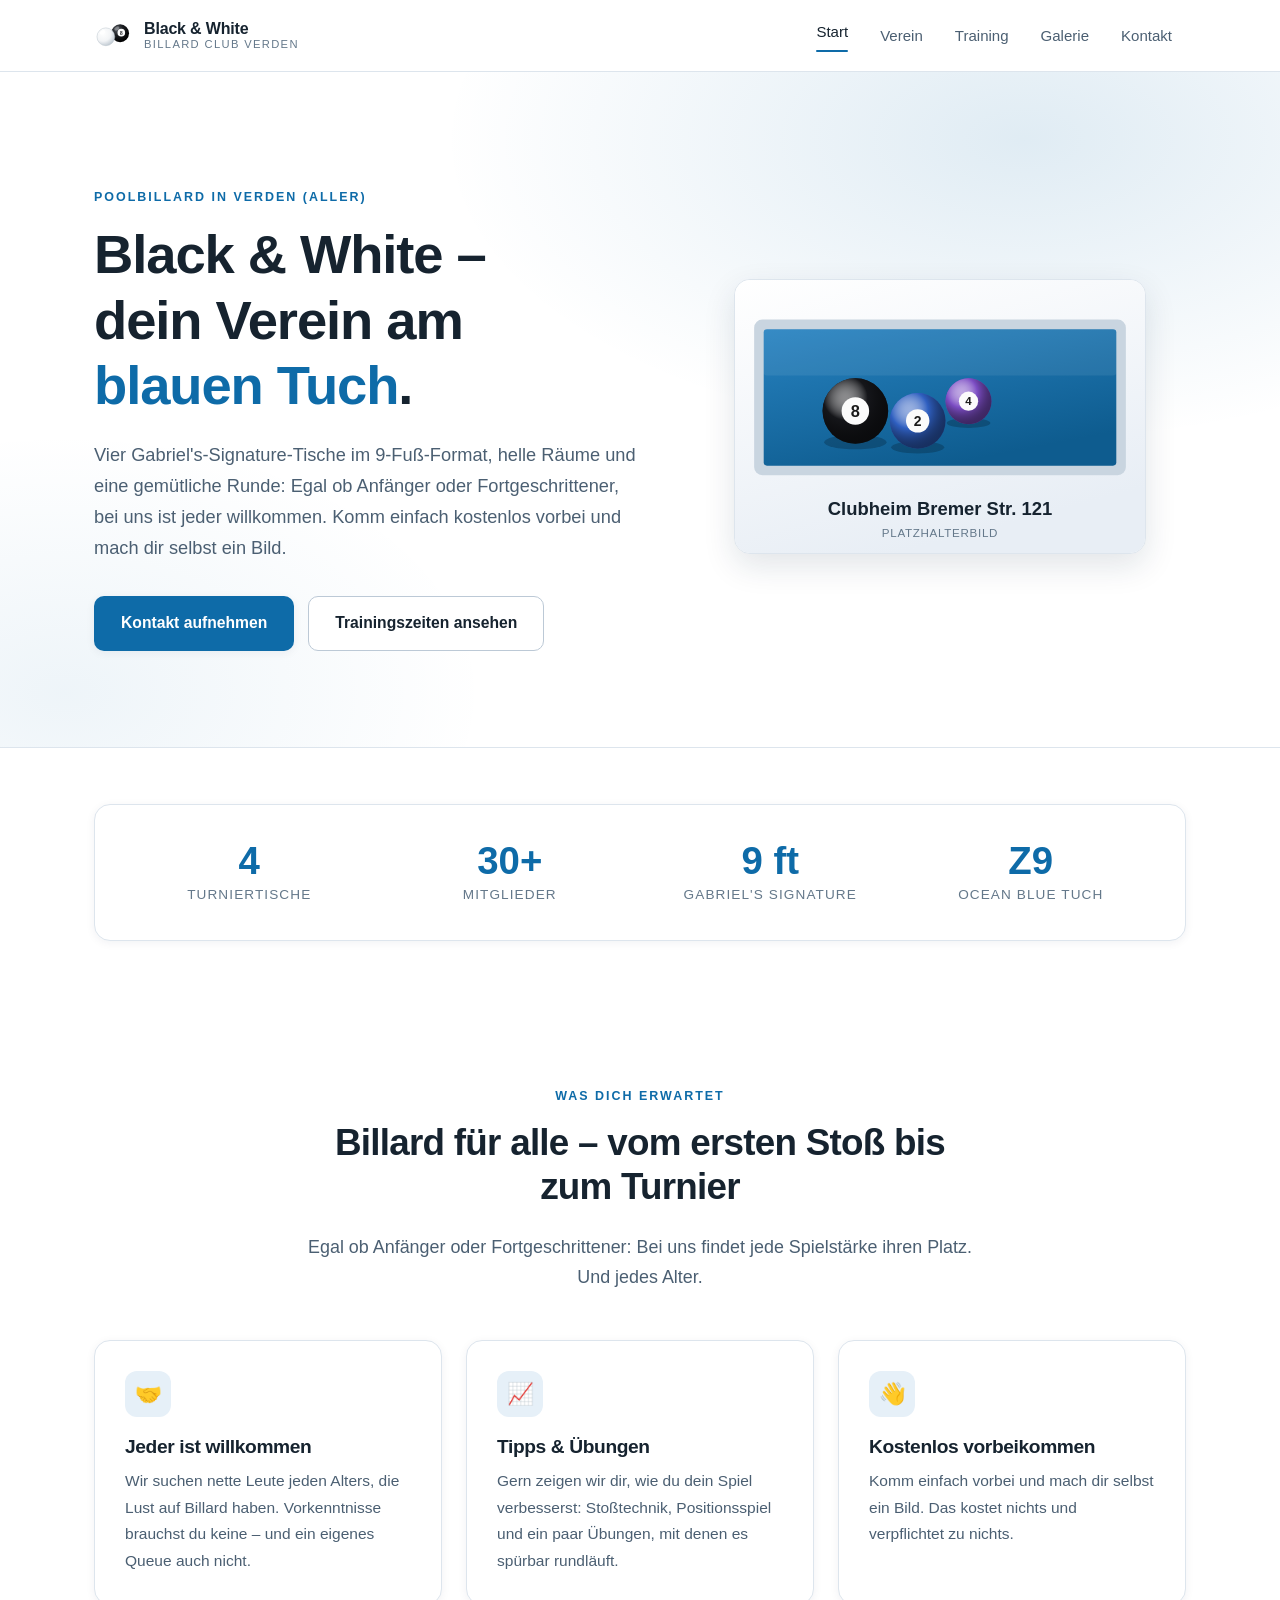
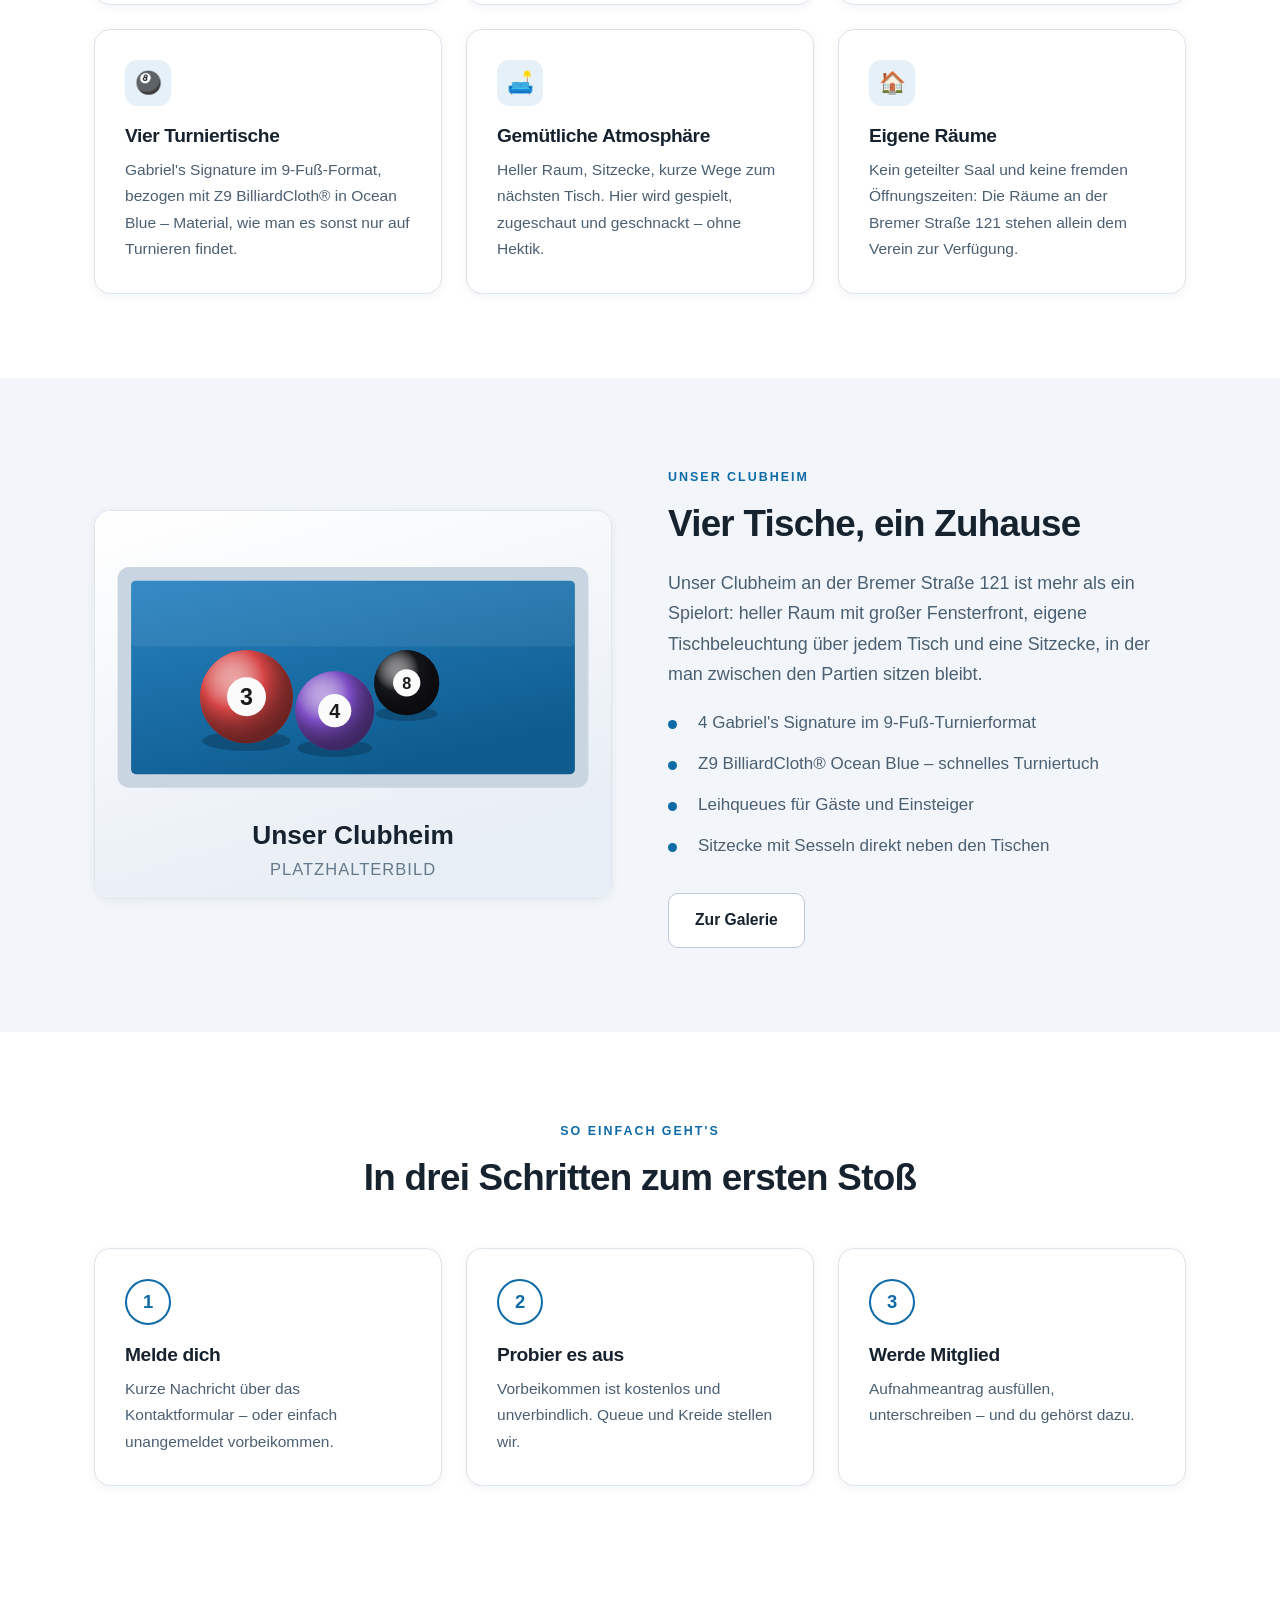
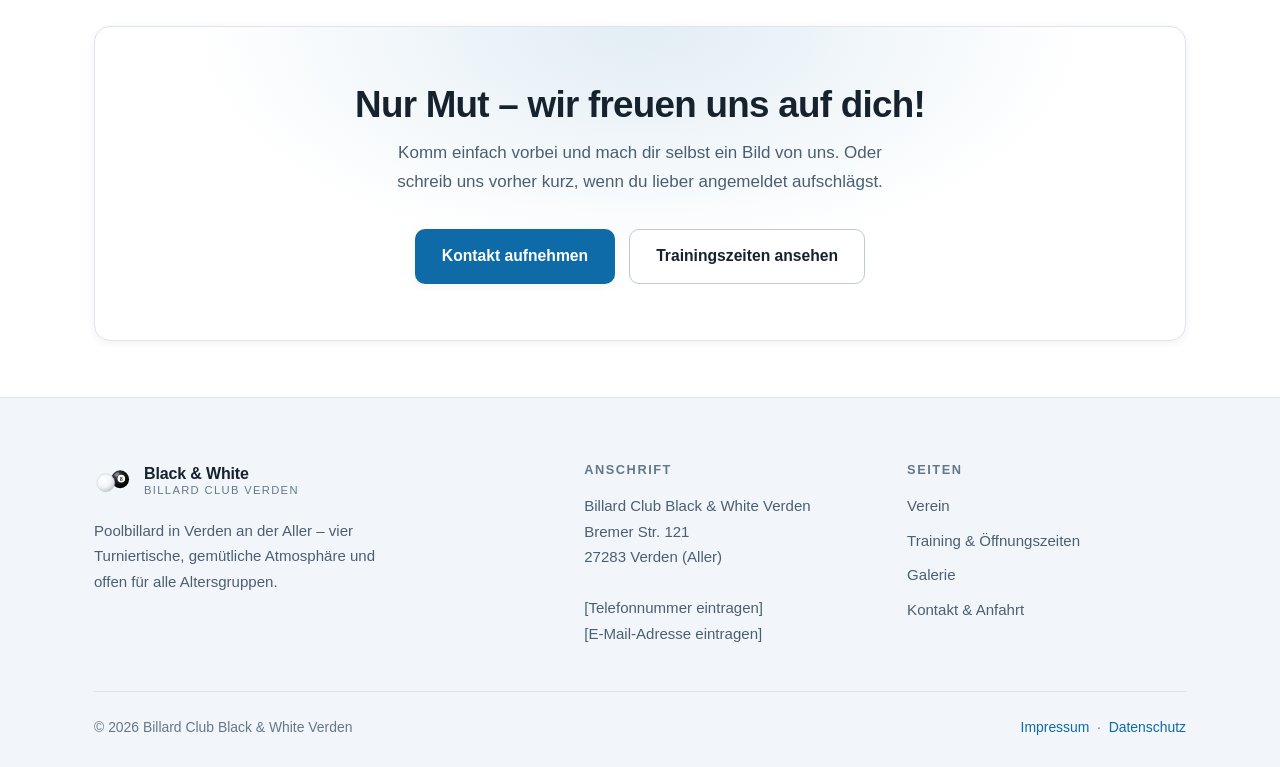
==== commit 1a6b3932: "Website Billard Club Black & White Verden, erster Stand Statische Website aus sieben Seiten – reines" ====
--- a/index.html
+++ b/index.html
@@ -8,6 +8,7 @@
   <meta name="theme-color" content="#ffffff">
   <link rel="icon" href="assets/img/favicon.svg" type="image/svg+xml">
   <link rel="stylesheet" href="assets/css/style.css">
+  <script>document.documentElement.classList.add('js');</script>
   <meta property="og:title" content="Billard Club Black &amp; White Verden">
   <meta property="og:description" content="Vier Turniertische, gemütliche Atmosphäre, offen für jedes Alter – schau kostenlos vorbei.">
   <meta property="og:type" content="website">
@@ -23,7 +24,7 @@
       <img class="logo__mark" src="assets/img/logo.svg" alt="" width="38" height="38">
       <span class="logo__text">
         Black &amp; White
-        <small>Verden (Aller)</small>
+        <small>Billard Club Verden</small>
       </span>
     </a>
 
@@ -53,11 +54,11 @@
         <p class="hero__text">
           Vier Gabriel's-Signature-Tische im 9-Fuß-Format, helle Räume und eine
           gemütliche Runde: Egal ob Anfänger oder Fortgeschrittener, bei uns ist jeder
-          willkommen. Schau einfach kostenlos vorbei und mach dir selbst ein Bild.
+          willkommen. Komm einfach kostenlos vorbei und mach dir selbst ein Bild.
         </p>
         <div class="btn-row">
-          <a class="btn btn--primary" href="kontakt.html">Kostenlos vorbeischauen</a>
-          <a class="btn btn--ghost" href="training.html">Wann wir da sind</a>
+          <a class="btn btn--primary" href="kontakt.html">Kontakt aufnehmen</a>
+          <a class="btn btn--ghost" href="training.html">Trainingszeiten ansehen</a>
         </div>
       </div>
 
@@ -125,8 +126,8 @@
         </article>
 
         <article class="card reveal">
-          <div class="card__icon" aria-hidden="true">🎱</div>
-          <h3>Kostenlos reinschauen</h3>
+          <div class="card__icon" aria-hidden="true">👋</div>
+          <h3>Kostenlos vorbeikommen</h3>
           <p>
             Komm einfach vorbei und mach dir selbst ein Bild. Das kostet nichts und
             verpflichtet zu nichts.
@@ -134,7 +135,7 @@
         </article>
 
         <article class="card reveal">
-          <div class="card__icon" aria-hidden="true">🏓</div>
+          <div class="card__icon" aria-hidden="true">🎱</div>
           <h3>Vier Turniertische</h3>
           <p>
             Gabriel's Signature im 9-Fuß-Format, bezogen mit Z9 BilliardCloth® in
@@ -202,17 +203,17 @@
 
       <div class="grid grid--3">
         <article class="card reveal">
-          <div class="card__icon" aria-hidden="true">1</div>
+          <div class="card__icon card__icon--zahl" aria-hidden="true">1</div>
           <h3>Melde dich</h3>
           <p>Kurze Nachricht über das Kontaktformular – oder einfach unangemeldet vorbeikommen.</p>
         </article>
         <article class="card reveal">
-          <div class="card__icon" aria-hidden="true">2</div>
+          <div class="card__icon card__icon--zahl" aria-hidden="true">2</div>
           <h3>Probier es aus</h3>
-          <p>Reinschauen ist kostenlos und unverbindlich. Queue und Kreide stellen wir.</p>
-        </article>
-        <article class="card reveal">
-          <div class="card__icon" aria-hidden="true">3</div>
+          <p>Vorbeikommen ist kostenlos und unverbindlich. Queue und Kreide stellen wir.</p>
+        </article>
+        <article class="card reveal">
+          <div class="card__icon card__icon--zahl" aria-hidden="true">3</div>
           <h3>Werde Mitglied</h3>
           <p>Aufnahmeantrag ausfüllen, unterschreiben – und du gehörst dazu.</p>
         </article>
@@ -231,7 +232,7 @@
         </p>
         <div class="btn-row">
           <a class="btn btn--primary" href="kontakt.html">Kontakt aufnehmen</a>
-          <a class="btn btn--ghost" href="training.html">Wann wird gespielt?</a>
+          <a class="btn btn--ghost" href="training.html">Trainingszeiten ansehen</a>
         </div>
       </div>
     </div>
@@ -248,7 +249,7 @@
           <img class="logo__mark" src="assets/img/logo.svg" alt="" width="38" height="38">
           <span class="logo__text">
             Black &amp; White
-            <small>Verden (Aller)</small>
+            <small>Billard Club Verden</small>
           </span>
         </a>
         <p style="margin-top:18px;max-width:38ch">
@@ -258,7 +259,7 @@
       </div>
 
       <div>
-        <h4>Clubheim</h4>
+        <h4>Anschrift</h4>
         <address>
           Billard Club Black &amp; White Verden<br>
           Bremer Str. 121<br>
--- a/assets/css/style.css
+++ b/assets/css/style.css
@@ -37,6 +37,20 @@
 
   --header-h: 72px;
 }
+
+/* --------------------------------------------------------------------------
+   1a. Redaktionshinweise ein- und ausschalten
+   --------------------------------------------------------------------------
+   Die gelb-blauen Kästen "Noch anzupassen …" sind Notizen für euch, nicht für
+   Besucher. Sie tragen alle die Klasse "redaktion".
+
+   >>> VOR DEM START DER WEBSITE: die folgende Zeile einkommentieren. <<<
+   Damit verschwinden alle Hinweise auf einen Schlag, ohne dass eine einzige
+   HTML-Datei angefasst werden muss. Zum Weiterarbeiten einfach wieder
+   auskommentieren.
+   -------------------------------------------------------------------------- */
+
+/* .redaktion { display: none !important; } */
 
 /* --------------------------------------------------------------------------
    2. Basis
@@ -147,6 +161,19 @@
   transition: top var(--transition);
 }
 .skip-link:focus { top: 12px; color: var(--on-accent); }
+
+/* Nur für Screenreader – sichtbar ist der Text nicht. */
+.sr-only {
+  position: absolute;
+  width: 1px;
+  height: 1px;
+  padding: 0;
+  margin: -1px;
+  overflow: hidden;
+  clip: rect(0, 0, 0, 0);
+  white-space: nowrap;
+  border: 0;
+}
 
 /* --------------------------------------------------------------------------
    4. Buttons
@@ -185,6 +212,14 @@
   background: var(--accent-soft);
 }
 
+/* Verlässt die Website: Pfeil als sichtbares Zeichen, dazu ein Hinweis
+   für Screenreader im HTML (<span class="sr-only">). */
+.btn--extern::after {
+  content: "\2197";          /* ↗ */
+  font-size: 0.95em;
+  line-height: 1;
+}
+
 .btn-row {
   display: flex;
   flex-wrap: wrap;
@@ -356,6 +391,16 @@
   font-weight: 700;
 }
 
+/* Schrittzahlen (1, 2, 3) sind keine Sinnbilder – deshalb als Ziffernkreis
+   mit Rand statt als gefülltes Symbolfeld. */
+.card__icon--zahl {
+  background: transparent;
+  border: 2px solid var(--accent);
+  border-radius: 50%;
+  font-size: 1.15rem;
+  font-weight: 800;
+}
+
 /* Kennzahlen */
 .stats {
   display: grid;
@@ -497,6 +542,14 @@
   width: 100%;
   height: 100%;
   object-fit: cover;
+}
+
+/* Für Motive, die beim Zuschneiden zerstört würden (z. B. das breite
+   Vereinsbanner): vollständig zeigen statt füllen. */
+.gallery__item--vollbild img {
+  object-fit: contain;
+  background: var(--bg-alt);
+  padding: 10px;
 }
 .gallery__caption {
   position: absolute;
@@ -713,12 +766,16 @@
 /* --------------------------------------------------------------------------
    14. Animationen
    -------------------------------------------------------------------------- */
-.reveal {
+/* Die Einblend-Animation wird erst scharf geschaltet, wenn JavaScript
+   nachweislich laeuft (die Klasse "js" setzt ein Skript im <head> jeder
+   Seite). Ohne JavaScript greifen diese Regeln gar nicht erst, der Inhalt
+   ist also von Anfang an sichtbar. */
+.js .reveal {
   opacity: 0;
   transform: translateY(18px);
   transition: opacity 600ms ease, transform 600ms ease;
 }
-.reveal.is-visible {
+.js .reveal.is-visible {
   opacity: 1;
   transform: none;
 }
@@ -729,7 +786,7 @@
     animation-duration: 0.01ms !important;
     transition-duration: 0.01ms !important;
   }
-  .reveal { opacity: 1; transform: none; }
+  .js .reveal { opacity: 1; transform: none; }
 }
 
 /* --------------------------------------------------------------------------
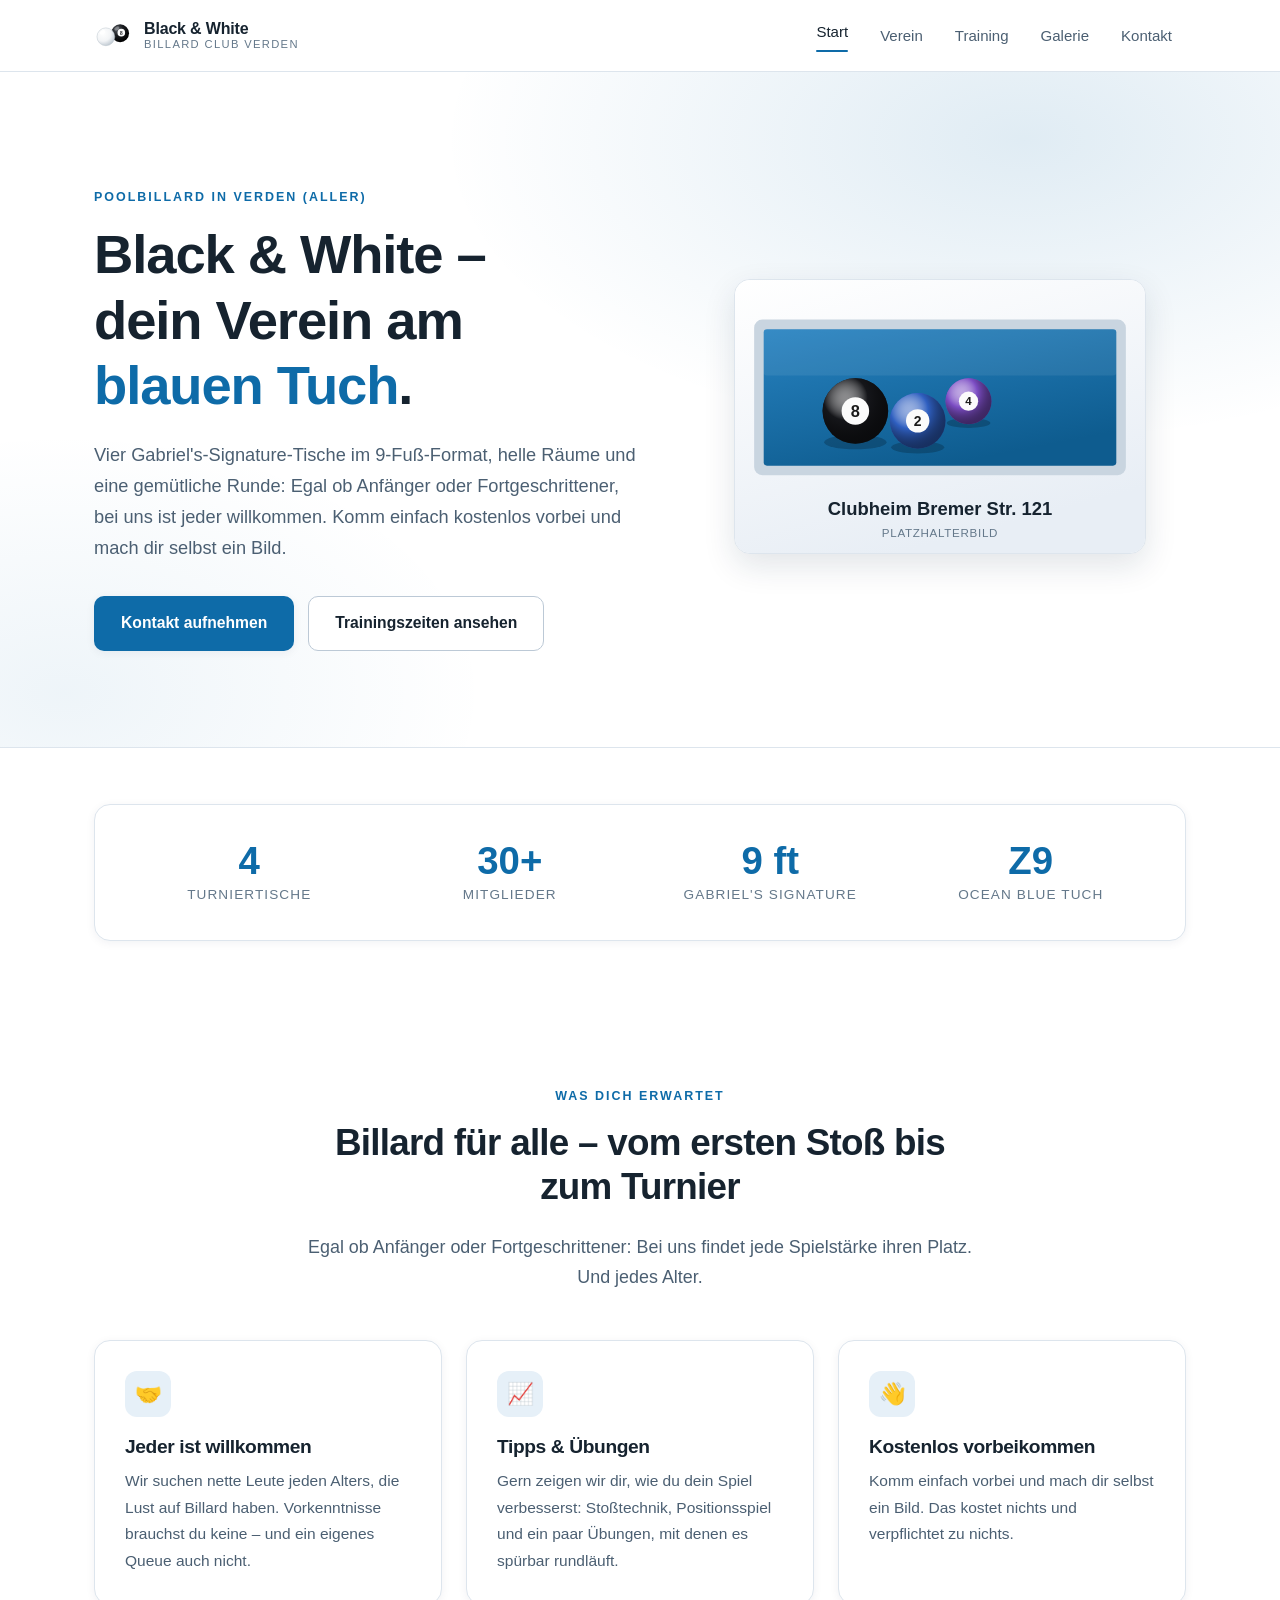
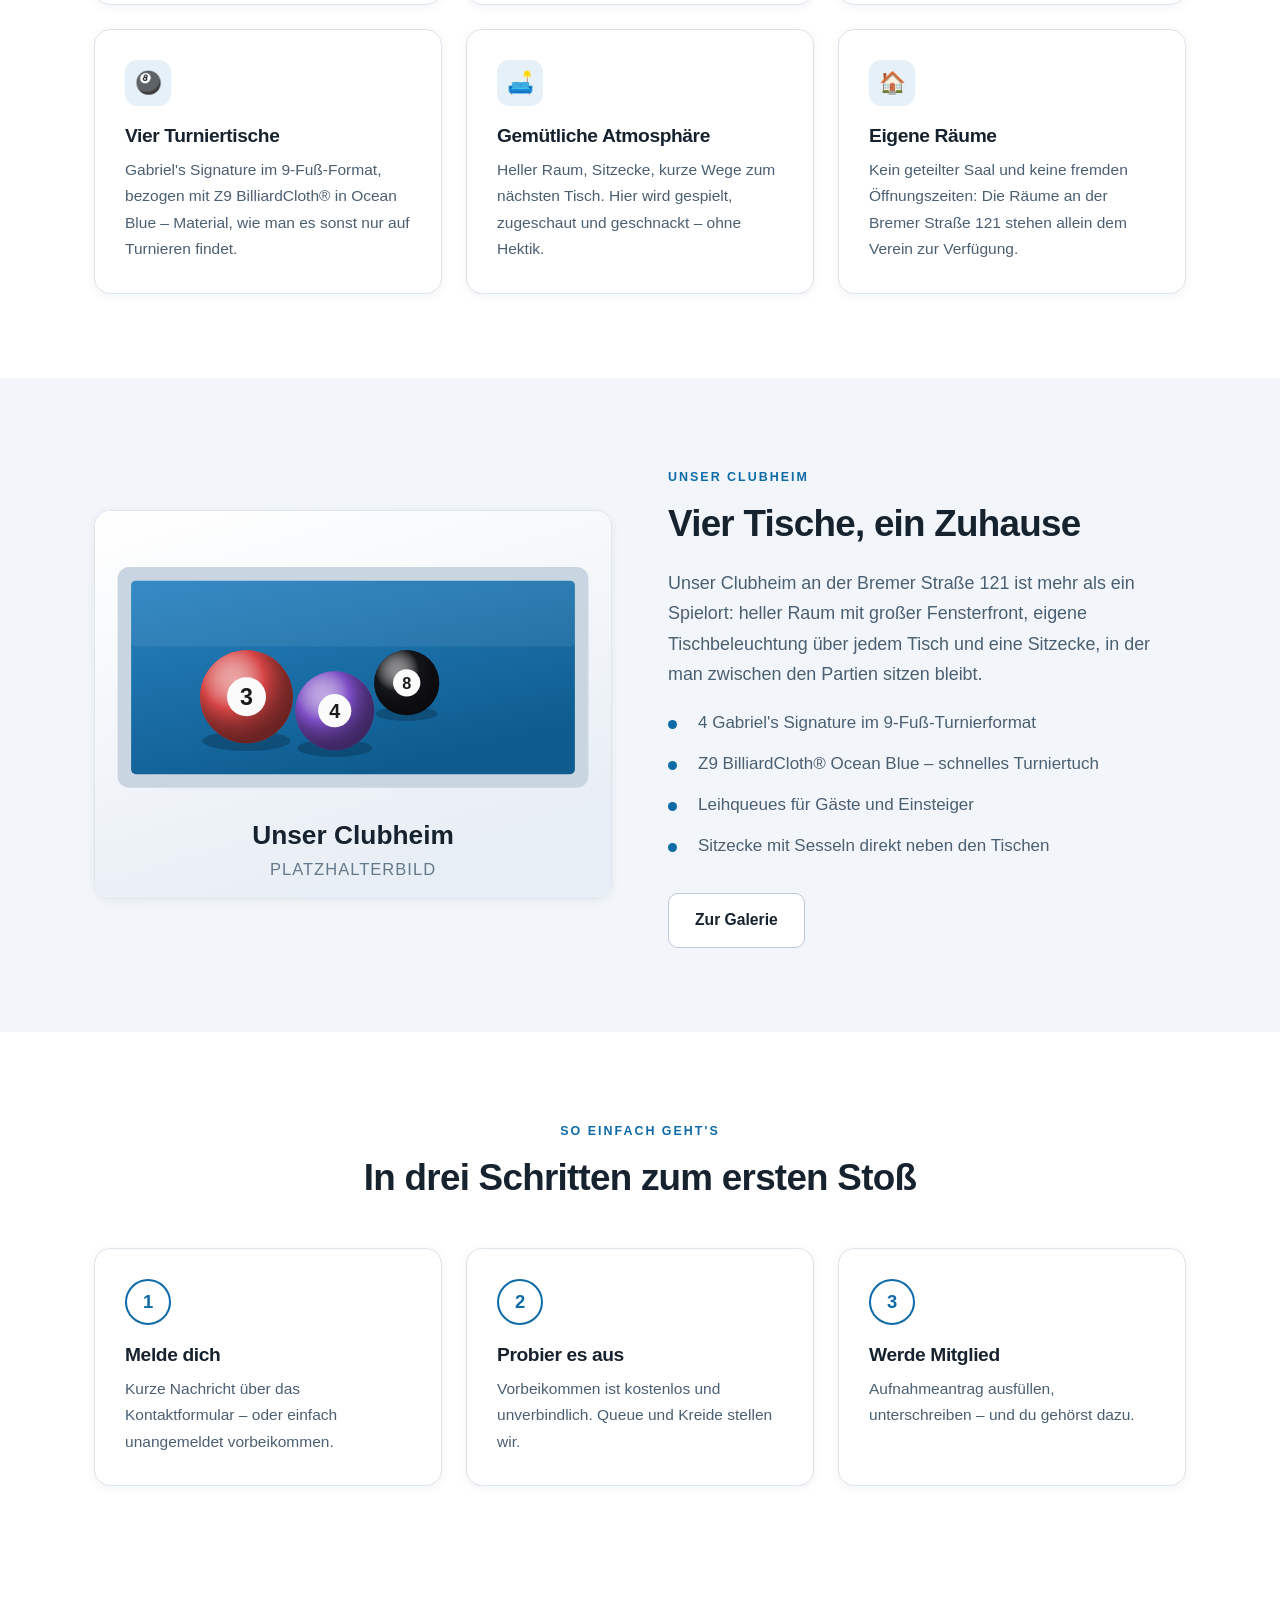
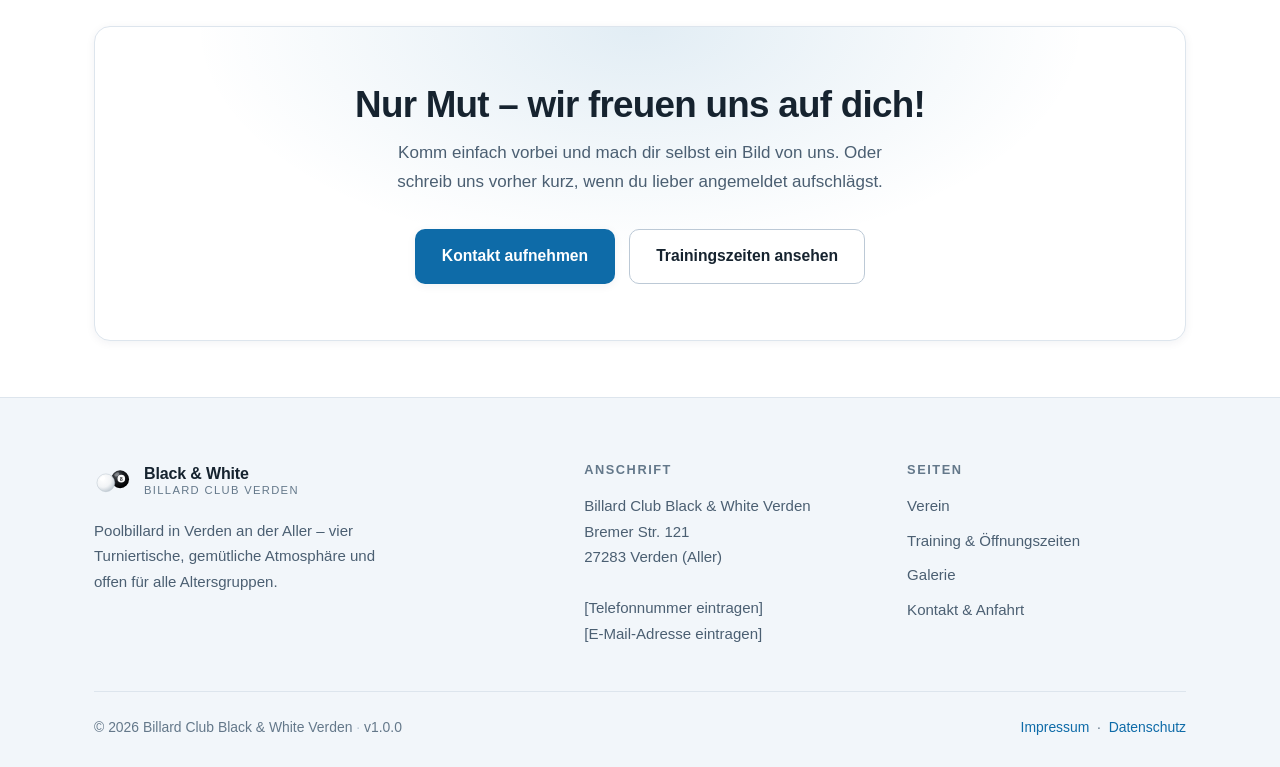
==== commit e05473de: "Versionsnummer und Änderungsprotokoll eingeführt (1.0.0) Die Nummer steht an genau einer Stelle: als" ====
--- a/index.html
+++ b/index.html
@@ -281,7 +281,8 @@
     </div>
 
     <div class="footer__bottom">
-      <span>&copy; <span data-jahr>2026</span> Billard Club Black &amp; White Verden</span>
+      <span>&copy; <span data-jahr>2026</span> Billard Club Black &amp; White Verden<span
+            class="version" data-version></span></span>
       <span>
         <a href="impressum.html">Impressum</a> &nbsp;·&nbsp;
         <a href="datenschutz.html">Datenschutz</a>
--- a/assets/css/style.css
+++ b/assets/css/style.css
@@ -739,6 +739,14 @@
   border-top: 1px solid var(--border);
   color: var(--text-dim);
   font-size: 0.87rem;
+}
+
+/* Die Versionsnummer setzt main.js ein. Der Trenner erscheint nur, wenn
+   wirklich etwas darin steht - sonst stuende dort ein einzelner Punkt. */
+.version { font-variant-numeric: tabular-nums; }
+.version:not(:empty)::before {
+  content: " · ";
+  color: var(--border-strong);
 }
 
 /* --------------------------------------------------------------------------
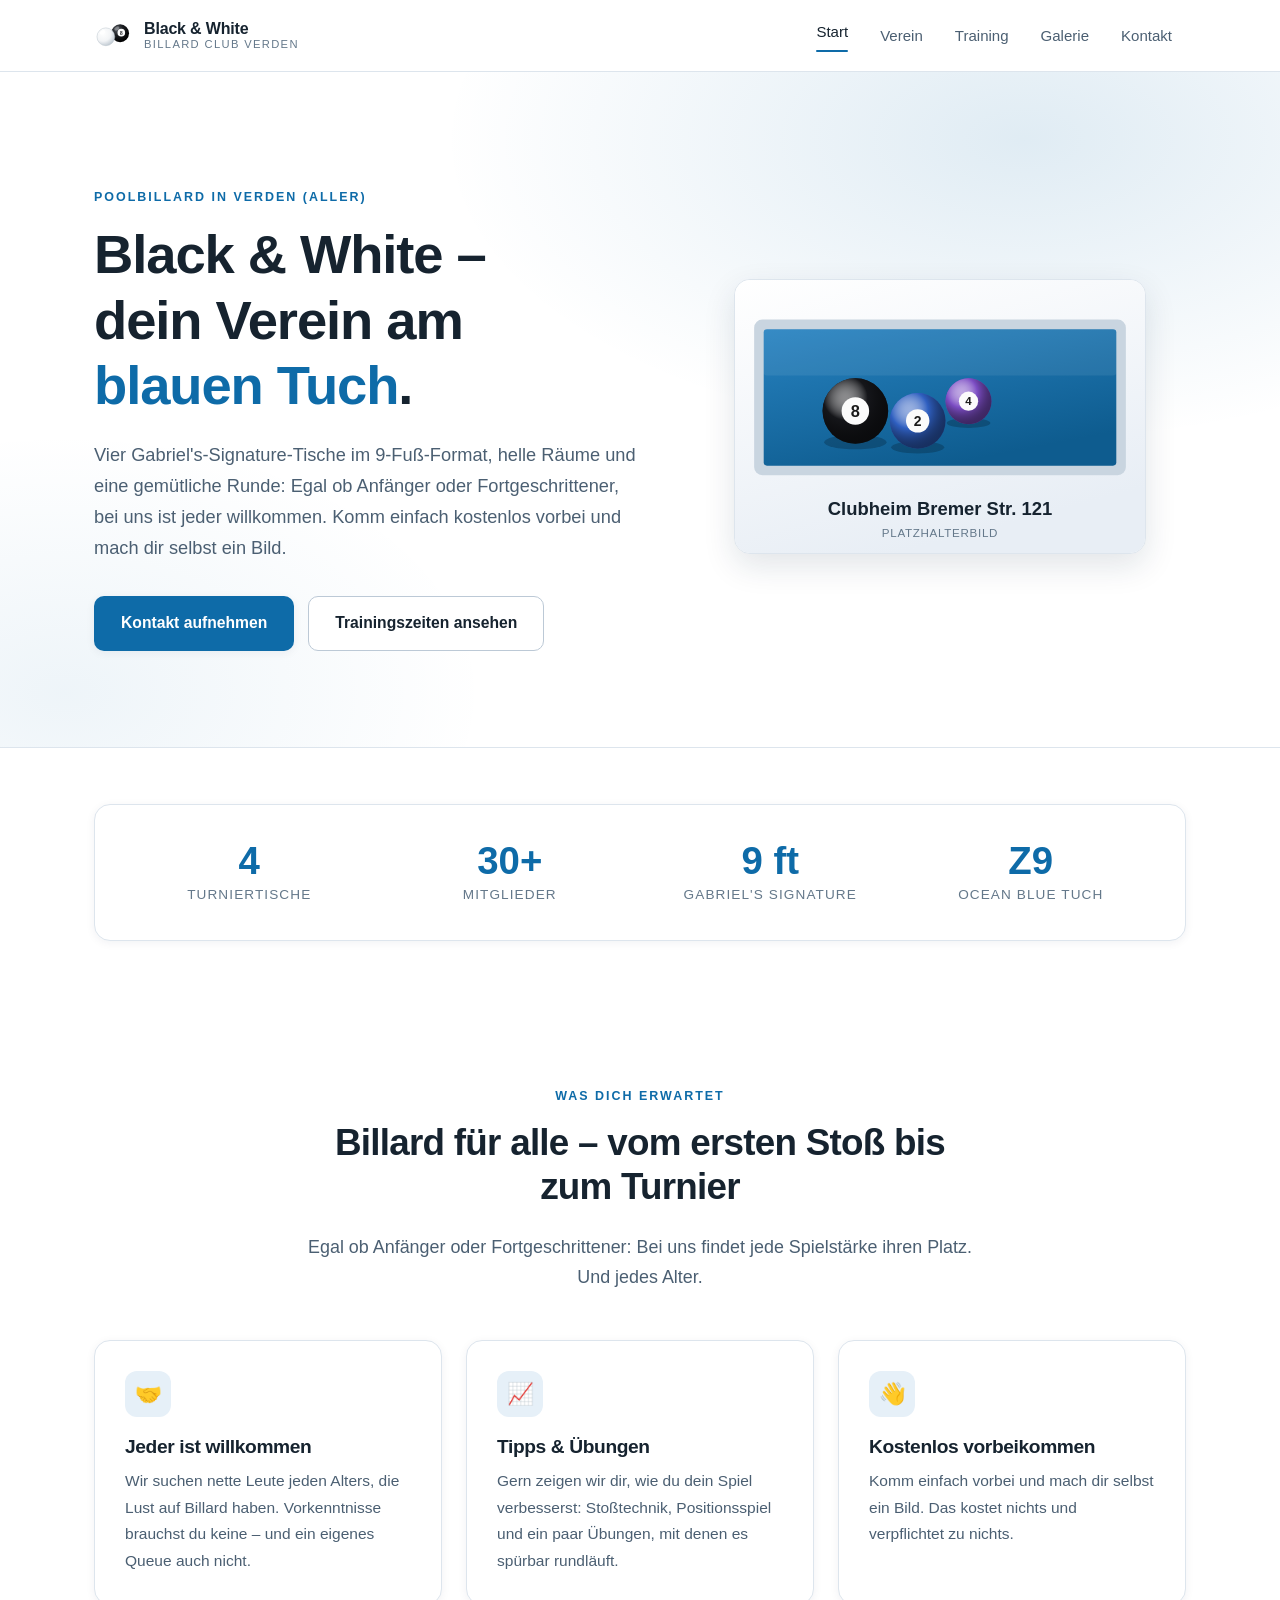
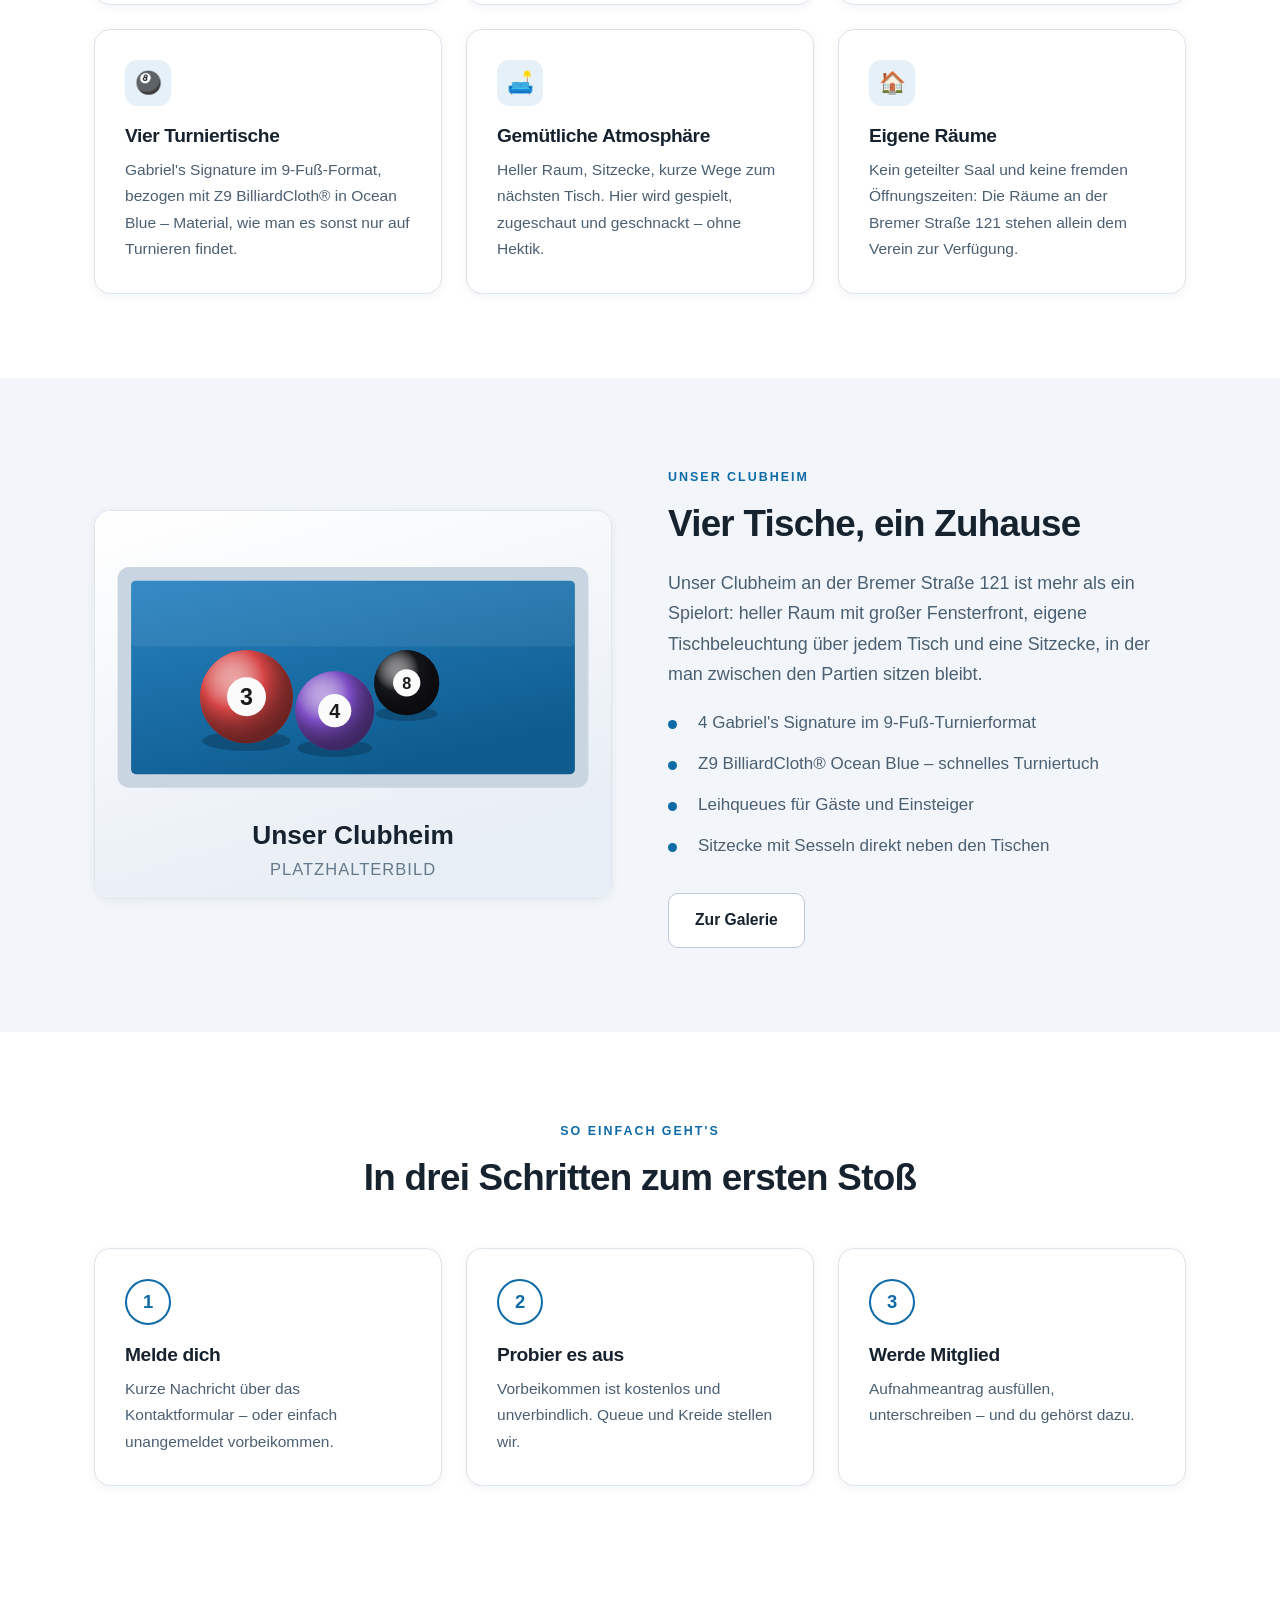
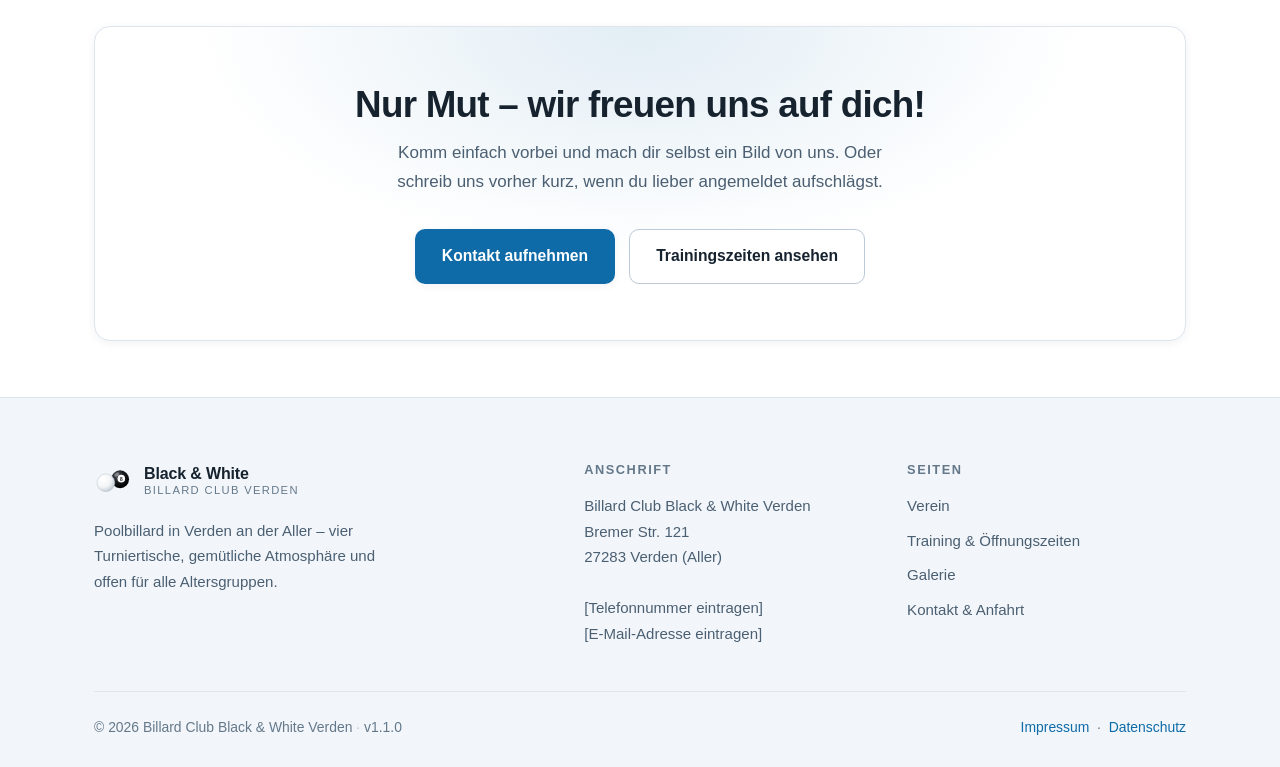
==== commit a59320b0: "Die sechs Hinweise der Qualitätsprüfung abgearbeitet (1.1.0) Befund 8: backdrop-filter zusätzlich mi" ====
--- a/index.html
+++ b/index.html
@@ -13,6 +13,9 @@
   <meta property="og:description" content="Vier Turniertische, gemütliche Atmosphäre, offen für jedes Alter – schau kostenlos vorbei.">
   <meta property="og:type" content="website">
   <meta property="og:locale" content="de_DE">
+  <!-- og:image und og:url brauchen die endgültige Domain und ein Bild von
+       etwa 1200 x 630 Pixeln. Siehe README, Abschnitt "Vorschau in sozialen
+       Netzwerken". -->
 </head>
 <body>
 <a class="skip-link" href="#main">Zum Inhalt springen</a>
@@ -259,7 +262,7 @@
       </div>
 
       <div>
-        <h4>Anschrift</h4>
+        <h3>Anschrift</h3>
         <address>
           Billard Club Black &amp; White Verden<br>
           Bremer Str. 121<br>
@@ -270,7 +273,7 @@
       </div>
 
       <div>
-        <h4>Seiten</h4>
+        <h3>Seiten</h3>
         <ul>
           <li><a href="verein.html">Verein</a></li>
           <li><a href="training.html">Training &amp; Öffnungszeiten</a></li>
--- a/assets/css/style.css
+++ b/assets/css/style.css
@@ -238,6 +238,7 @@
   display: flex;
   align-items: center;
   background: rgba(255, 255, 255, 0.9);
+  -webkit-backdrop-filter: blur(12px);
   backdrop-filter: blur(12px);
   border-bottom: 1px solid var(--border);
 }
@@ -569,6 +570,7 @@
   place-items: center;
   padding: 32px;
   background: rgba(12, 26, 40, 0.9);
+  -webkit-backdrop-filter: blur(4px);
   backdrop-filter: blur(4px);
 }
 .lightbox.is-open { display: grid; }
@@ -613,6 +615,7 @@
 .form { display: grid; gap: 18px; }
 .field { display: grid; gap: 7px; }
 .field label { font-size: 0.9rem; font-weight: 600; }
+.field__hinweis { font-weight: 400; color: var(--text-dim); }
 .field input,
 .field textarea,
 .field select {
@@ -655,6 +658,14 @@
 }
 .form-status.is-visible { display: block; }
 
+/* Meldung, die kein Erfolg ist. Der Token-Satz hat keine Warnfarbe, deshalb
+   bewusst neutral gehalten - deutlich anders als die blaue Bestaetigung. */
+.form-status--problem {
+  background: var(--bg-alt);
+  border-color: var(--border-strong);
+  border-left: 4px solid var(--text-muted);
+}
+
 .contact-list { list-style: none; margin: 0; padding: 0; }
 .contact-list li {
   padding: 16px 0;
@@ -716,7 +727,7 @@
   gap: 44px;
   margin-bottom: 44px;
 }
-.footer h4 {
+.footer h3 {
   font-size: 0.8rem;
   letter-spacing: 0.12em;
   text-transform: uppercase;
